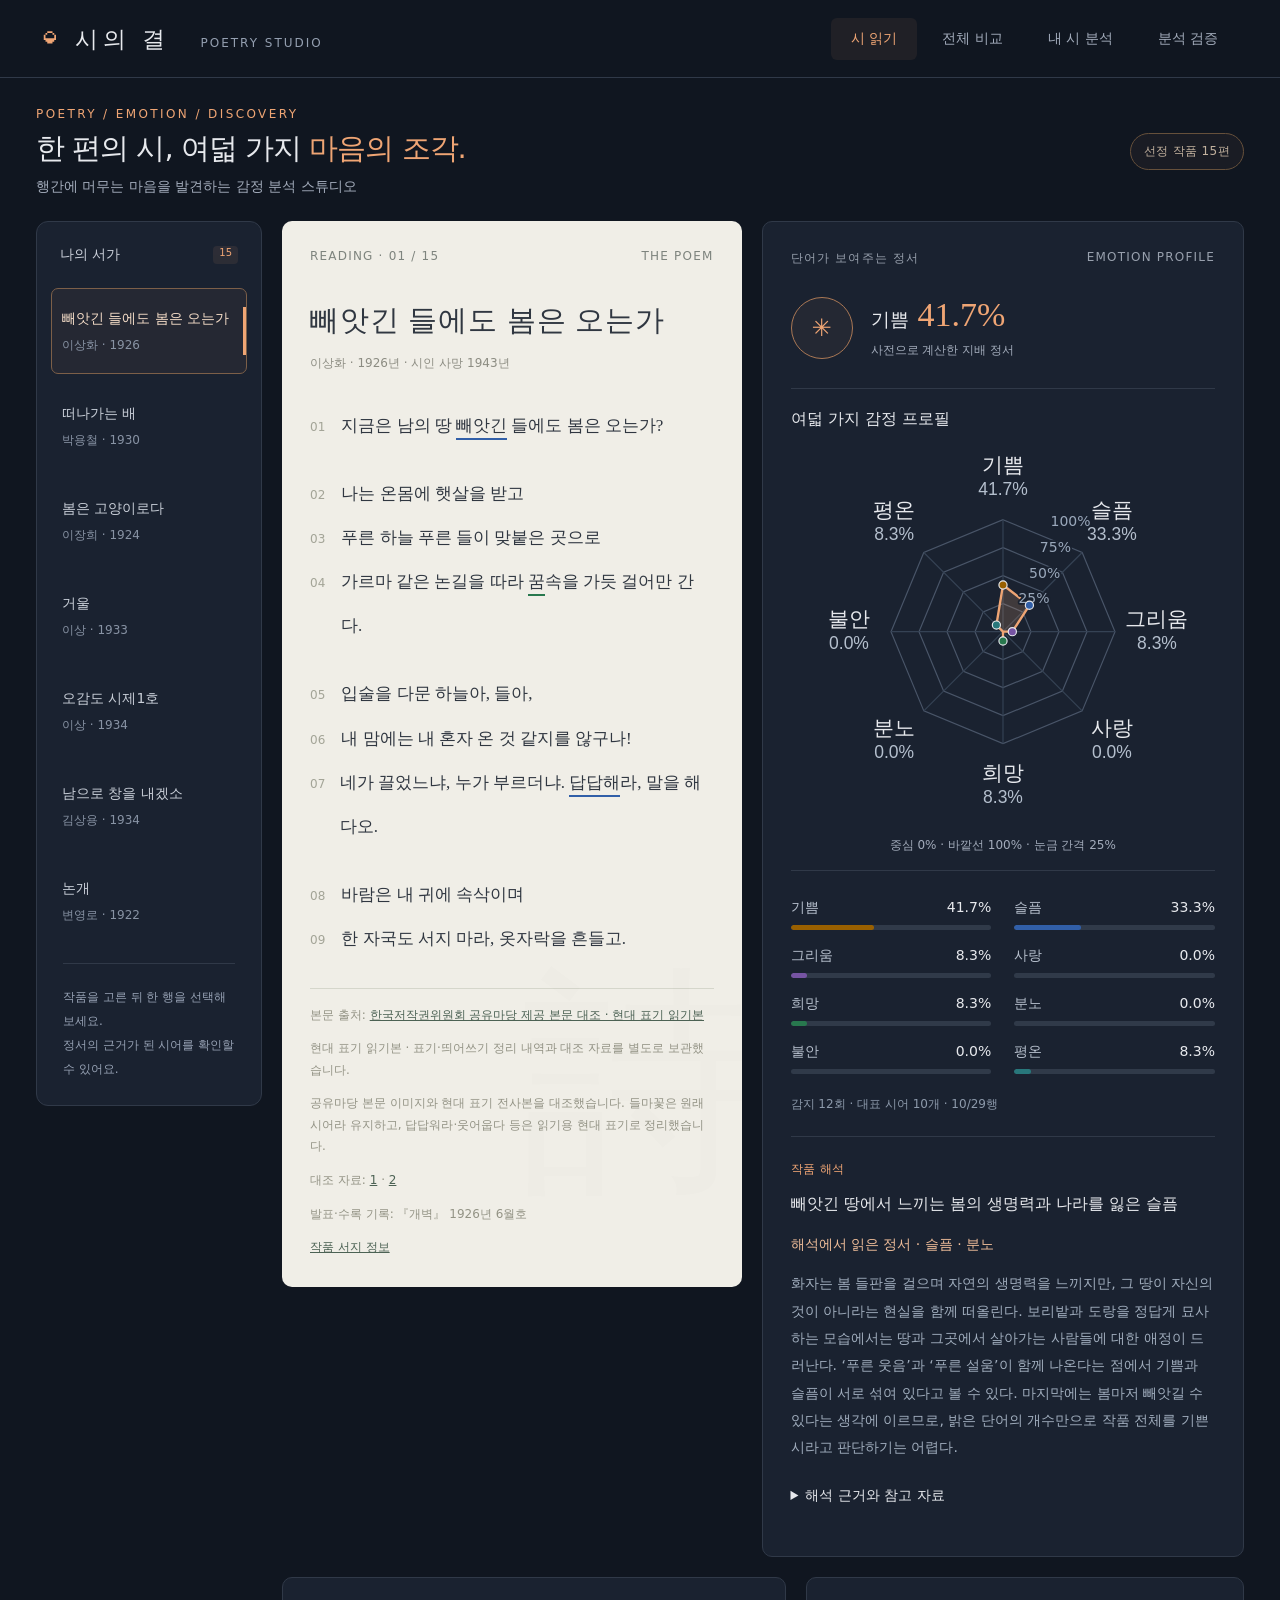
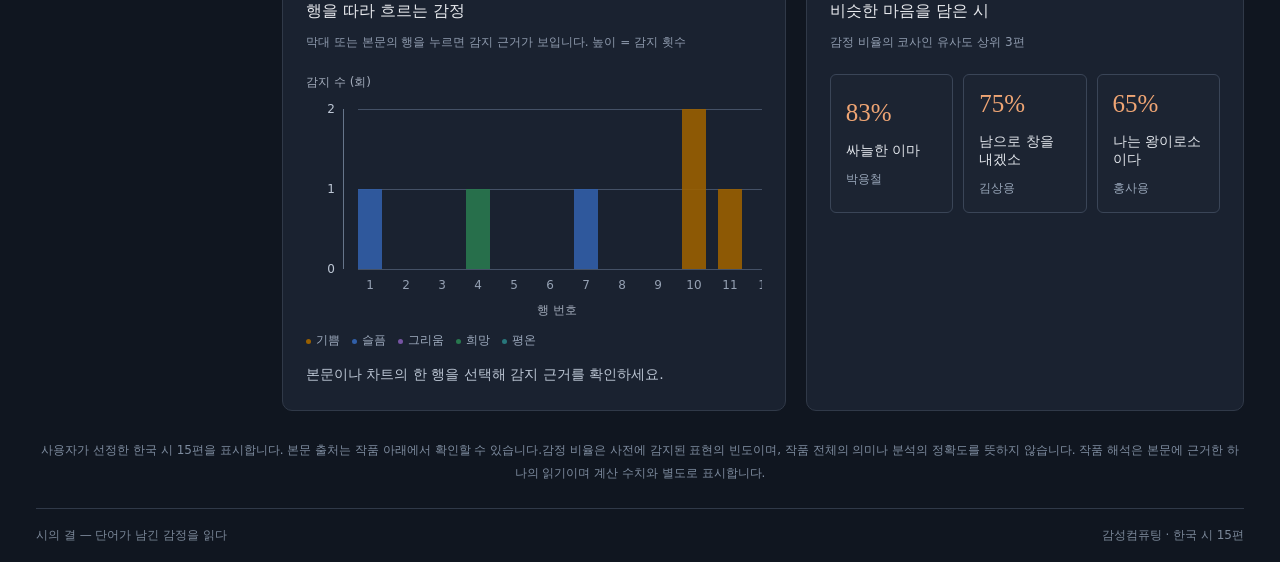
==== index.html @ c92320b2 "Add Korean poetry emotion analysis app and assignment documentation" ====
<!doctype html>
<html lang="ko">
<head><meta charset="utf-8"><meta name="viewport" content="width=device-width,initial-scale=1"><meta name="theme-color" content="#101620"><title>시의 결 · 한국 시 15편</title><link rel="stylesheet" href="preview/style.css"></head>
<body>
<header><div class="brand">시의 결 <small>POETRY STUDIO</small></div><nav aria-label="화면 선택"><button class="active" data-page="read">시 읽기</button><button data-page="compare">전체 비교</button><button data-page="write">내 시 분석</button><button data-page="validation">분석 검증</button></nav></header>
<main>
<div class="intro"><div><p class="eyebrow">POETRY / EMOTION / DISCOVERY</p><h1>한 편의 시,<br> 여덟 가지 <em>마음의 조각.</em></h1><p>행간에 머무는 마음을 발견하는 감정 분석 스튜디오</p></div><span class="preview">선정 작품 15편</span></div>
<section id="read">
  <aside class="sidebar"><div class="sidebar-heading">나의 서가 <span id="library-count"></span></div><div class="shelf" id="shelf" aria-label="선정 시 15편"></div><div class="sidebar-note">작품을 고른 뒤 한 행을 선택해 보세요.<br>정서의 근거가 된 시어를 확인할 수 있어요.</div></aside>
  <div class="reading">
    <article class="poem"><div class="section-head"><span>READING · <span id="page-number"></span></span><span>THE POEM</span></div><h2 id="title"></h2><div class="byline" id="byline"></div><div class="poem-lines" id="lines" tabindex="0" role="region" aria-label="시 본문 전체"></div><div class="source" id="source"></div></article>
    <section class="analysis"><div class="section-head"><span>단어가 보여주는 정서</span><span>EMOTION PROFILE</span></div><div class="dominant"><div class="circle" aria-hidden="true">✳</div><div><h3 id="dominant"></h3><p>사전으로 계산한 지배 정서</p></div></div><figure class="radar-figure"><figcaption>여덟 가지 감정 프로필</figcaption><div id="radar"></div><p class="caption radar-caption">중심 0% · 바깥선 100% · 눈금 간격 25%</p></figure><div class="bars" id="bars"></div><p class="stats" id="stats"></p><div class="interpretation"><span class="tiny">작품 해석</span><p class="theme" id="theme"></p><p class="reading-emotions" id="interpretation-emotions"></p><p class="interp" id="interp"></p><details class="interpretation-notes"><summary>해석 근거와 참고 자료</summary><div id="interpretation-evidence"></div></details></div></section>
  </div>
  <div class="lower"><section class="panel"><h3>행을 따라 흐르는 감정</h3><p class="caption">막대 또는 본문의 행을 누르면 감지 근거가 보입니다. 높이 = 감지 횟수</p><div class="flow" id="flow" aria-label="행별 감정 감지 수"></div><div class="legend" id="legend"></div><div class="evidence" id="evidence" aria-live="polite"></div></section><section class="panel"><h3>비슷한 마음을 담은 시</h3><p class="caption">감정 비율의 코사인 유사도 상위 3편</p><div class="recommendations" id="recs"></div></section></div>
</section>
<section id="compare" class="hidden"><div class="panel"><h3>열다섯 편의 마음을 한눈에</h3><p class="caption">작품별 감정 비율. 제목을 누르면 해당 작품으로 이동합니다.</p><div class="scroll"><table class="heatmap" id="heatmap" aria-label="15편 감정 비율 비교"></table></div></div></section>
<section id="write" class="hidden"><div class="input-layout"><section class="panel"><h3>당신의 문장에는 어떤 마음이 있나요?</h3><p class="caption">입력은 브라우저에서 처리하며 서버로 전송하지 않습니다.</p><label for="own" class="tiny">분석할 시 본문</label><textarea id="own" placeholder="분석할 시 본문을 붙여넣으세요."></textarea><button class="primary" id="analyze">내 문장 분석하기</button></section><section class="panel"><h3>문장에서 발견한 감정</h3><p class="caption">감정 시어의 빈도 비율이며 분석 정확도가 아닙니다.</p><div id="own-result" class="notice" aria-live="polite">시 본문을 입력하면 감정 비율과 행별 근거를 보여드립니다.</div></section></div></section>
<section id="validation" class="hidden"><div class="panel validation-intro"><p class="eyebrow">READING &amp; VALIDATION</p><h2>계산과 해석 사이</h2><p>단어가 보여 주는 감정과 시 전체에서 읽히는 마음을 세 작품으로 비교했습니다. 제안한 개선과 실제 적용한 수정을 구분해 기록했습니다.</p></div><div id="validation-cases" class="validation-cases"></div></section>
<p class="footnote">사용자가 선정한 한국 시 15편을 표시합니다. 본문 출처는 작품 아래에서 확인할 수 있습니다.<br>감정 비율은 사전에 감지된 표현의 빈도이며, 작품 전체의 의미나 분석의 정확도를 뜻하지 않습니다. 작품 해석은 본문에 근거한 하나의 읽기이며 계산 수치와 별도로 표시합니다.</p>
</main><footer><span>시의 결 — 단어가 남긴 감정을 읽다</span><span>감성컴퓨팅 · 한국 시 15편</span></footer>
<script src="preview/poems.js"></script><script src="preview/lexicon.js"></script><script src="preview/analyzer.js"></script><script src="preview/charts.js"></script><script src="preview/validation.js"></script><script src="preview/app.js"></script>
</body></html>
---- preview/style.css ----
:root{--bg:#101620;--panel:#1a2230;--line:#303948;--text:#e7e9ed;--muted:#a3acbb;--accent:#efa574}*{box-sizing:border-box}body{margin:0;background:var(--bg);color:var(--text);font-family:'Malgun Gothic',system-ui,sans-serif;font-size:13px}button,input,textarea{font:inherit}button{cursor:pointer}button:focus-visible,textarea:focus-visible,.verse:focus-visible,.column:focus-visible{outline:2px solid var(--accent);outline-offset:4px}header{height:78px;border-bottom:1px solid var(--line);padding:0 42px;display:flex;align-items:center;justify-content:space-between}.brand{font:23px Batang,serif;letter-spacing:5px}.brand:before{content:'◒';color:var(--accent);margin-right:14px;font:28px Georgia}.brand small{font:9px system-ui;letter-spacing:2px;color:#949fb0;margin-left:20px}nav{display:flex;gap:5px}nav button{background:none;border:0;color:var(--muted);padding:12px 20px;border-radius:6px;font-size:12px}nav button.active{color:var(--accent);background:#efa57412}main{max-width:1510px;margin:auto;padding:29px 36px 24px}.intro{display:flex;justify-content:space-between;align-items:center;margin:0 0 25px}.eyebrow{margin:0 0 8px;color:var(--accent);font-size:9px;letter-spacing:2.4px}.intro h1{font-size:26px;letter-spacing:-1px;font-weight:500;margin:0}.intro h1 br{display:none}.intro h1 em{font-style:normal;color:var(--accent)}.intro p:not(.eyebrow){color:var(--muted);font-size:11px;margin:9px 0 0}.preview{font-size:10px;letter-spacing:.4px;color:#c2b19e;background:#efa5740b;border:1px solid #66503b;border-radius:30px;padding:9px 13px}.preview:before{content:'●';font-size:7px;color:var(--accent);margin-right:7px}#read{display:grid;grid-template-columns:226px minmax(0,1fr);gap:20px}.sidebar{grid-row:span 2;background:var(--panel);border:1px solid var(--line);border-radius:12px;padding:24px 16px;display:flex;flex-direction:column;overflow:hidden}.sidebar-heading{font-size:11px;display:flex;justify-content:space-between;margin:0 9px 24px;color:#cbd0da}.sidebar-heading span{color:var(--accent);background:#efa57416;padding:1px 6px;border-radius:4px;font-size:10px}.shelf{display:flex;flex-direction:column;gap:9px}.book{background:none;border:1px solid transparent;border-radius:7px;color:#c9cfd8;text-align:left;padding:19px 14px;position:relative}.book:hover{background:#ffffff06}.book.active{border-color:#7c5f48;background:#efa5740c;color:#f5ddc8}.number{font:12px Georgia;color:#8d98a9;margin-right:12px}.book.active .number{color:var(--accent)}.book strong{font-weight:400;font-size:13px}.book small{font-size:9px;color:#8893a4;display:block;margin:9px 0 0 28px}.book.active:after{content:'↗';position:absolute;top:19px;right:12px;color:var(--accent)}.sidebar-note{margin:25px 12px 0;color:#96a1b3;font-size:10px;line-height:1.9;border-top:1px solid var(--line);padding-top:21px}.orb{margin:45px auto 5px;width:145px;height:145px;border-radius:50%;background:repeating-radial-gradient(ellipse at 35% 35%,transparent 0 5px,#d693653d 6px 7px,transparent 8px 12px);transform:rotate(-25deg);box-shadow:inset -25px -10px 30px #101620aa}.orb-label{color:#9d8979;text-align:center;font:9px Georgia;letter-spacing:2px;margin-top:13px}.reading{display:grid;grid-template-columns:1fr 1.05fr;gap:20px;min-width:0}.poem{background:#f0eee7;color:#303741;border-radius:10px;padding:27px 31px;position:relative;overflow:hidden;min-width:0}.poem:after{content:'詩';position:absolute;font:240px Batang,serif;right:-20px;bottom:40px;color:#30374103;pointer-events:none}.section-head{font-size:8px;letter-spacing:1.2px;color:#98a0ad;display:flex;justify-content:space-between;gap:8px}.poem .section-head{color:#7e847e}.poem h2{font:29px Batang,serif;letter-spacing:1px;margin:36px 0 12px}.byline{font-size:9px;color:#8c8c82}.poem-lines{font:15px/2.65 Batang,serif;margin-top:32px;min-height:275px;position:relative;z-index:1}.verse{display:flex;align-items:baseline;gap:16px;cursor:pointer;padding:0 5px;margin:0 -5px;border-radius:3px}.verse:hover,.verse.selected{background:#dddcd2}.verse .no{font:9px system-ui;color:#a3a497;min-width:13px}mark{background:none;color:inherit;border-bottom:2px solid var(--accent);padding-bottom:3px}.source{font-size:9px;color:#939385;border-top:1px solid #d5d6cb;padding-top:16px;line-height:1.8;margin-top:13px}.analysis{background:var(--panel);border:1px solid var(--line);border-radius:10px;padding:27px 28px;min-width:0}.dominant{display:flex;align-items:center;gap:18px;margin:29px 0}.circle{border:1px solid #aa7855;background:#efa5740b;color:var(--accent);height:62px;width:62px;border-radius:50%;display:grid;place-items:center;font-size:24px;flex-shrink:0}.dominant h3{font-size:19px;font-weight:400;margin:0}.dominant h3 span{font:34px Georgia;color:var(--accent);margin-left:9px}.dominant p{font-size:9px;color:var(--muted);margin:8px 0 0}.bars{display:grid;grid-template-columns:1fr 1fr;gap:17px 23px}.bar-label{font-size:10px;display:flex;justify-content:space-between;color:#b6bfcc;margin-bottom:8px}.bar-label span:last-child{font-variant-numeric:tabular-nums;color:#e7e9ed}.track{height:5px;background:#303a49;border-radius:10px;overflow:hidden}.fill{height:100%;border-radius:10px;transition:width .35s}.stats{font-size:9px;color:#8d9aab;line-height:1.8;margin:20px 0}.interpretation{border-top:1px solid var(--line);padding-top:21px}.tiny{font-size:9px;color:var(--accent);letter-spacing:.5px}.theme{font-size:14px;font-weight:500;line-height:1.8;margin:12px 0 8px}.interp{font-size:11px;line-height:1.95;color:#a0adbd;margin:0}.lower{grid-column:2;display:grid;grid-template-columns:1.15fr 1fr;gap:20px;min-width:0}.panel{border:1px solid var(--line);background:var(--panel);border-radius:10px;padding:23px;min-width:0}.panel h3{font-size:14px;font-weight:500;margin:0 0 10px}.caption{font-size:9px;color:#8f9bae;line-height:1.8;margin:0 0 20px}.flow{display:flex;height:90px;align-items:end;gap:14px;padding:0 7px 18px;border-bottom:1px solid var(--line)}.column{flex:1;height:100%;display:flex;flex-direction:column;justify-content:end;position:relative;cursor:pointer}.column i{display:block;min-height:0;opacity:.9}.column span{position:absolute;bottom:-16px;left:0;right:0;text-align:center;color:#95a1b3;font-size:8px}.legend{display:flex;gap:12px;flex-wrap:wrap;color:#9daabd;font-size:8px;margin-top:13px}.legend b{display:inline-block;width:5px;height:5px;border-radius:50%;margin-right:5px}.evidence{font-size:9px;color:#bbc5d3;line-height:1.8;margin-top:13px}.recommendations{display:flex;gap:10px}.rec{flex:1;text-align:left;padding:13px;border:1px solid #3a4557;border-radius:6px;background:#ffffff02;color:#dfe3e9;transition:background .2s}.rec:hover{background:#ffffff08}.score{font:25px Georgia;color:var(--accent)}.rec strong{display:block;font-size:11px;font-weight:400;margin:15px 0 8px}.rec small{font-size:8px;color:#99a7ba}.footnote{color:#7e8c9f;font-size:9px;line-height:1.9;text-align:center;margin:28px 0 0}.footnote br{display:none}footer{margin:0 36px;border-top:1px solid var(--line);display:flex;justify-content:space-between;padding:18px 0;color:#7b8899;font-size:9px}.hidden{display:none!important}.input-layout{display:grid;grid-template-columns:1fr 1fr;gap:20px}textarea{display:block;width:100%;height:240px;padding:17px;background:#111a27;border:1px solid #344052;border-radius:5px;color:#e6eaf0;font:13px/2 'Malgun Gothic',sans-serif;resize:vertical;margin-top:12px}.primary{padding:12px 20px;border:0;border-radius:5px;background:var(--accent);color:#29201a;font-size:11px;margin-top:15px}.notice{padding:20px;border:1px solid #374455;background:#111a27;border-radius:6px;line-height:1.9;font-size:12px;color:#afbdd0}.scroll{overflow:auto}.heatmap{width:100%;border-spacing:5px;font-size:11px}.heatmap th,.heatmap td{padding:19px 9px;border-radius:4px;text-align:center}.heatmap th{font-weight:400;color:#acb7c7}.heatmap td{color:#f1f1ed}.heatmap td:first-child{white-space:nowrap;text-align:left}
@media(min-width:1550px){main{padding-top:35px}.poem-lines{font-size:17px}.poem,.analysis{padding:33px 36px}}@media(max-width:1100px){#read{grid-template-columns:180px minmax(0,1fr);gap:14px}.reading{gap:14px}.poem,.analysis{padding:22px}.poem-lines{font-size:13px}.sidebar{padding:22px 10px}.book{padding:17px 9px}.book strong{font-size:11px}.book.active:after{display:none}.lower{gap:14px}.recommendations{flex-direction:column}.rec strong{margin:7px 0}.rec{padding:10px}.score{font-size:18px}.orb{width:115px;height:115px}}@media(max-width:780px){header{padding:0 20px;height:72px}.brand small{display:none}nav button{padding:10px 9px;font-size:10px}main{padding:25px 16px}.intro{gap:12px;align-items:start}.intro h1{font-size:23px}.intro h1 br{display:block}.intro .eyebrow{font-size:8px}.intro p:not(.eyebrow){font-size:10px;line-height:1.8;max-width:220px}.preview{font-size:8px;white-space:nowrap;padding:7px 9px}.preview:before{display:none}#read{display:block}.sidebar{padding:17px 12px;margin-bottom:16px}.sidebar-heading{margin:0 5px 13px}.shelf{flex-direction:row;overflow:auto;gap:7px}.book{flex:0 0 185px;padding:13px}.book strong{font-size:12px}.book small{margin-left:25px}.sidebar-note,.orb,.orb-label{display:none}.reading,.lower,.input-layout{grid-template-columns:1fr}.poem{padding:26px 25px}.poem h2{margin-top:25px}.poem-lines{font-size:15px;min-height:0;margin-top:25px}.analysis{padding:25px}.lower{margin-top:16px;gap:16px}.recommendations{flex-direction:row}.rec{padding:15px}.score{font-size:24px}.rec strong{margin-top:12px}footer{margin:0 16px;font-size:8px;gap:15px}.heatmap{min-width:630px}.footnote br{display:block}}
/* Readability at both desktop and mobile widths. */
body{font-size:16px}.brand small,.section-head,.byline,.source,.eyebrow,.preview,.stats,.caption,.tiny,.footnote,footer,.sidebar-note,.orb-label,.book small,.rec small,.legend,.verse .no,.column span{font-size:12px}nav button,.sidebar-heading,.book strong,.bar-label,.interp,.evidence,.primary{font-size:14px}.intro p:not(.eyebrow){font-size:14px}.poem-lines{font-size:17px}.theme,.panel h3{font-size:16px}.book .number{display:none}.book small{margin-left:0}.book.active:after{content:'';top:18px;bottom:18px;right:0;width:3px;background:var(--accent)}.intro h1{font-size:29px}.intro .eyebrow{font-size:12px}.preview:before{display:none}.intro p:not(.eyebrow){max-width:none}.heatmap{font-size:14px}.rec strong{font-size:14px}.poem{padding:28px}.analysis{padding:28px}.poem-lines{min-height:300px}.rec{padding:15px}.intro{gap:18px}.source{margin-top:24px}.sidebar-note{line-height:2}.dominant p{font-size:12px}.sidebar{padding-left:14px;padding-right:14px}.book{padding-left:10px;padding-right:10px}.verse{line-height:2.6}.poem h2{line-height:1.5}.intro h1 br{display:none}
@media(max-width:1100px){#read{grid-template-columns:205px minmax(0,1fr)}.reading{grid-template-columns:1fr}.poem-lines{min-height:0}.analysis .bars{gap:20px 28px}.recommendations{flex-direction:row}.sidebar .orb{margin-top:60px}}
@media(max-width:780px){#read{display:block}.reading,.lower{grid-template-columns:1fr}.intro h1{font-size:25px}.intro h1 br{display:block}.intro p:not(.eyebrow){font-size:14px}.intro .eyebrow{font-size:12px}.preview{font-size:12px}.intro{flex-wrap:wrap}.book{flex-basis:220px}.book strong,nav button{font-size:14px}.poem-lines{font-size:16px}.rec strong{font-size:14px}.source{font-size:12px}.verse .no{font-size:12px}footer{font-size:12px;flex-wrap:wrap}.book.active:after{display:block}.orb-label{display:none}}
@media(max-width:780px){header{height:auto;min-height:84px;flex-wrap:wrap;gap:14px;padding:16px 20px}.brand{white-space:nowrap}nav{margin-left:auto;flex-wrap:wrap}}
.shelf{max-height:650px;overflow-y:auto;scrollbar-width:thin}.sidebar{align-self:start}.reading{align-items:start}.poem-lines{max-height:560px;overflow-y:auto;padding-right:8px;scrollbar-width:thin}.verse>span:last-child{min-width:0;white-space:pre-wrap;overflow-wrap:anywhere}.stanza-break{height:24px}.source a{color:#4c6254;text-decoration:underline;overflow-wrap:anywhere}.source p{line-height:1.8}.flow{overflow-x:auto;align-items:end}.column{min-width:18px}.poem-link{background:none;border:0;color:inherit;font:inherit;text-align:left}.input-lines{max-height:360px;overflow:auto}.recommendations{flex-wrap:wrap}.rec{min-width:115px}.source{font-size:12px}.source:empty{display:none}@media(max-width:780px){.shelf{max-height:none;overflow-x:auto;overflow-y:hidden}.poem-lines{max-height:470px}.rec{min-width:130px}.sidebar{max-height:none}}
.poem-section-heading{font:600 16px/2 'Malgun Gothic',sans-serif;margin:12px 0 8px 29px}.poem-postscript{font-size:14px;margin:24px 0 0 29px;color:#596057}
/* Keep the count axis visible while long poems scroll inside the plot. */
.flow{display:grid;grid-template-columns:38px minmax(0,1fr);gap:0 8px;height:auto;padding:0;overflow:visible;border:0;align-items:start}
.flow-axis-title{grid-column:1/-1;font-size:12px;color:var(--muted);margin-bottom:8px}
.flow-axis{position:relative;height:160px;margin-top:10px;border-right:1px solid #66758a}
.flow-tick{position:absolute;right:8px;transform:translateY(-50%);font-size:12px;font-variant-numeric:tabular-nums;color:#bdc7d5}
.flow-scroll{min-width:0;overflow-x:auto;padding:10px 6px 30px;scrollbar-width:thin}
.flow-plot{position:relative;display:flex;align-items:end;gap:12px;height:160px;width:max-content;min-width:100%}
.flow-gridline{position:absolute;left:0;right:0;border-top:1px solid #445166;pointer-events:none}
.flow-plot .column{flex:1 0 24px;min-width:24px;z-index:1}
.flow-plot .column i{flex-shrink:0}
.flow-plot .column span{bottom:-23px;font-size:12px}
.flow-x-title{grid-column:2;text-align:center;font-size:12px;color:var(--muted);margin:3px 0 0}
.radar-figure{margin:0 0 28px;padding:20px 0 14px;border-top:1px solid var(--line);border-bottom:1px solid var(--line)}.radar-figure figcaption{font-size:16px;color:var(--text);font-weight:500}.radar-chart{display:block;width:100%;max-width:420px;height:auto;margin:8px auto 0;overflow:visible}.radar-grid{fill:none;stroke:#495568;stroke-width:1}.radar-spoke{stroke:#354254;stroke-width:1}.radar-profile{fill:#efa5742e;stroke:var(--accent);stroke-width:2;stroke-linejoin:round}.radar-axis{fill:#e7e9ed;font:18px 'Malgun Gothic',sans-serif}.radar-value{fill:#b4bfcd;font-size:15px;font-variant-numeric:tabular-nums}.radar-tick{fill:#9aa8bb;font:12px system-ui,sans-serif;paint-order:stroke;stroke:var(--panel);stroke-width:3px;stroke-linejoin:round}.radar-point{stroke:#e7e9ed;stroke-width:1}.radar-caption{text-align:center;margin:0;font-size:12px;color:#a3acbb}.input-radar{margin-bottom:8px}#own-result>.radar-caption{margin-bottom:24px}@media(max-width:400px){.analysis{padding-left:18px;padding-right:18px}}
.reading-emotions{font-size:14px;color:#efbd99;line-height:1.7}.interpretation-notes,.validation-evidence{font-size:14px;line-height:1.9;margin:20px 0;color:#b9c4d2}.interpretation-notes summary,.validation-evidence summary{cursor:pointer;color:var(--text)}.interpretation-notes a,.validation-case>a{display:block;color:#efbd99;font-size:14px;line-height:1.8;margin-top:12px;overflow-wrap:anywhere}.validation-intro{margin-bottom:20px}.validation-intro h2{font-size:26px;margin:8px 0 16px}.validation-intro>p:last-child{line-height:1.9;max-width:760px;color:#b9c4d2}.validation-cases{display:grid;grid-template-columns:repeat(3,minmax(0,1fr));gap:20px}.validation-case>h3{font-size:21px;line-height:1.6}.validation-poem{font-size:14px;color:var(--accent);margin:0 0 12px}.validation-case>p{font-size:16px;line-height:1.9;color:#c4ceda}.validation-case>h4{font-size:16px;margin:24px 0 8px}.validation-summary{padding:12px 14px;border-left:2px solid var(--accent);background:#efa57408;margin:20px 0}.validation-summary p{font-size:14px;line-height:1.8;margin:4px 0}.validation-ratios{width:100%;border-collapse:collapse;font-size:14px;font-variant-numeric:tabular-nums}.validation-ratios th,.validation-ratios td{padding:9px 6px;border-bottom:1px solid #354152;text-align:right}.validation-ratios th:first-child{text-align:left}.validation-ratios th{font-weight:500;color:#c7d0dc}.validation-evidence blockquote{margin:18px 0 8px;padding-left:12px;border-left:2px solid #66758a;color:#e7e9ed;white-space:pre-wrap}.validation-evidence .caption{margin:5px 0;overflow-wrap:anywhere}.validation-case>.caption{font-size:12px}.validation-case .primary{margin-top:24px}@media(max-width:1100px){.validation-cases{grid-template-columns:1fr}.validation-case{max-width:900px;width:100%;margin:auto}}
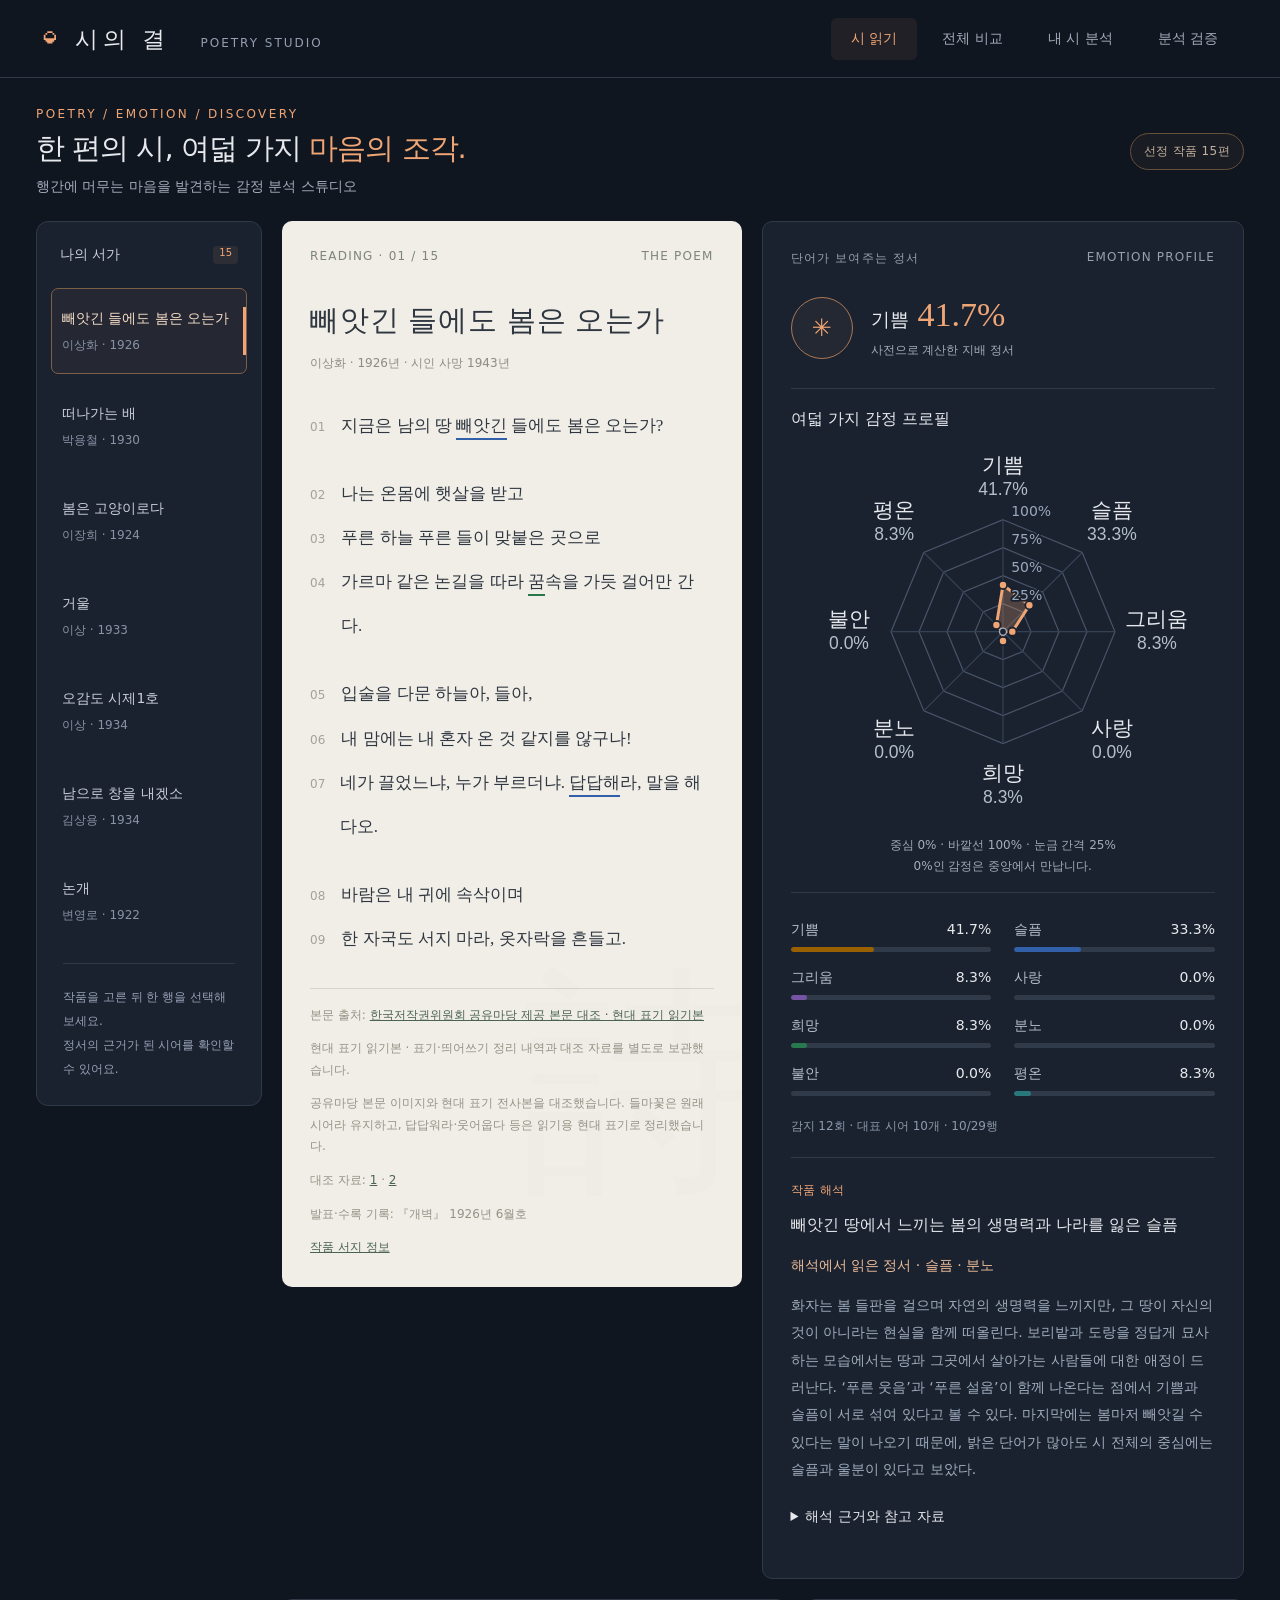
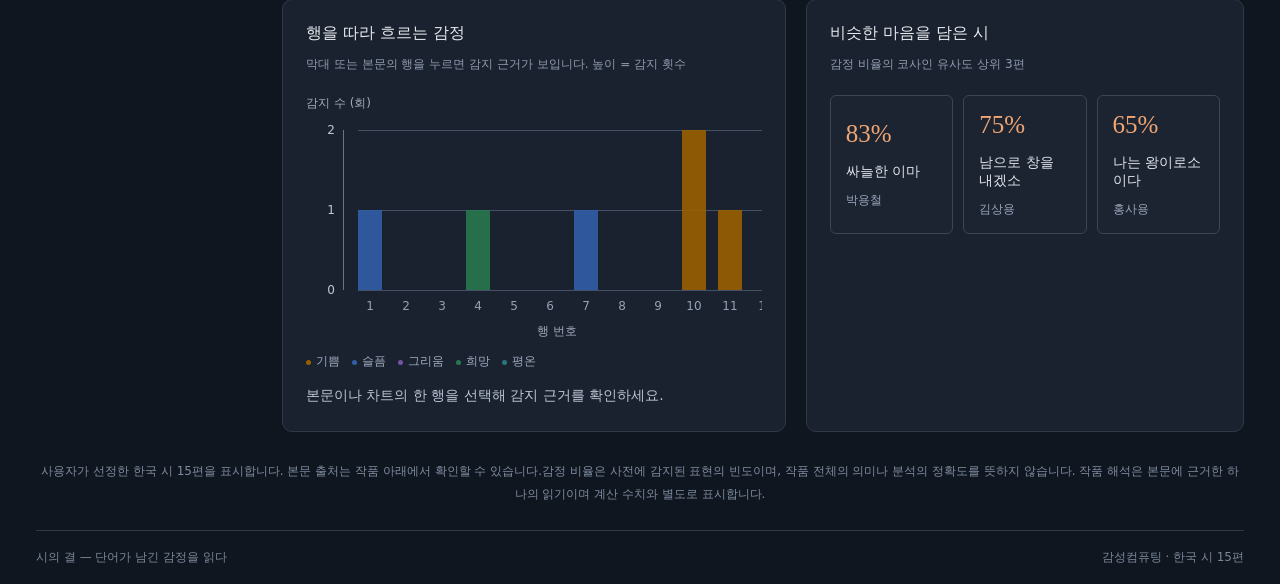
==== commit 19286979: "Clarify radar profile markers, zero origin and axis ticks" ====
--- a/index.html
+++ b/index.html
@@ -9,7 +9,7 @@
   <aside class="sidebar"><div class="sidebar-heading">나의 서가 <span id="library-count"></span></div><div class="shelf" id="shelf" aria-label="선정 시 15편"></div><div class="sidebar-note">작품을 고른 뒤 한 행을 선택해 보세요.<br>정서의 근거가 된 시어를 확인할 수 있어요.</div></aside>
   <div class="reading">
     <article class="poem"><div class="section-head"><span>READING · <span id="page-number"></span></span><span>THE POEM</span></div><h2 id="title"></h2><div class="byline" id="byline"></div><div class="poem-lines" id="lines" tabindex="0" role="region" aria-label="시 본문 전체"></div><div class="source" id="source"></div></article>
-    <section class="analysis"><div class="section-head"><span>단어가 보여주는 정서</span><span>EMOTION PROFILE</span></div><div class="dominant"><div class="circle" aria-hidden="true">✳</div><div><h3 id="dominant"></h3><p>사전으로 계산한 지배 정서</p></div></div><figure class="radar-figure"><figcaption>여덟 가지 감정 프로필</figcaption><div id="radar"></div><p class="caption radar-caption">중심 0% · 바깥선 100% · 눈금 간격 25%</p></figure><div class="bars" id="bars"></div><p class="stats" id="stats"></p><div class="interpretation"><span class="tiny">작품 해석</span><p class="theme" id="theme"></p><p class="reading-emotions" id="interpretation-emotions"></p><p class="interp" id="interp"></p><details class="interpretation-notes"><summary>해석 근거와 참고 자료</summary><div id="interpretation-evidence"></div></details></div></section>
+    <section class="analysis"><div class="section-head"><span>단어가 보여주는 정서</span><span>EMOTION PROFILE</span></div><div class="dominant"><div class="circle" aria-hidden="true">✳</div><div><h3 id="dominant"></h3><p>사전으로 계산한 지배 정서</p></div></div><figure class="radar-figure"><figcaption>여덟 가지 감정 프로필</figcaption><div id="radar"></div><p class="caption radar-caption">중심 0% · 바깥선 100% · 눈금 간격 25%<br>0%인 감정은 중앙에서 만납니다.</p></figure><div class="bars" id="bars"></div><p class="stats" id="stats"></p><div class="interpretation"><span class="tiny">작품 해석</span><p class="theme" id="theme"></p><p class="reading-emotions" id="interpretation-emotions"></p><p class="interp" id="interp"></p><details class="interpretation-notes"><summary>해석 근거와 참고 자료</summary><div id="interpretation-evidence"></div></details></div></section>
   </div>
   <div class="lower"><section class="panel"><h3>행을 따라 흐르는 감정</h3><p class="caption">막대 또는 본문의 행을 누르면 감지 근거가 보입니다. 높이 = 감지 횟수</p><div class="flow" id="flow" aria-label="행별 감정 감지 수"></div><div class="legend" id="legend"></div><div class="evidence" id="evidence" aria-live="polite"></div></section><section class="panel"><h3>비슷한 마음을 담은 시</h3><p class="caption">감정 비율의 코사인 유사도 상위 3편</p><div class="recommendations" id="recs"></div></section></div>
 </section>
@@ -18,5 +18,5 @@
 <section id="validation" class="hidden"><div class="panel validation-intro"><p class="eyebrow">READING &amp; VALIDATION</p><h2>계산과 해석 사이</h2><p>단어가 보여 주는 감정과 시 전체에서 읽히는 마음을 세 작품으로 비교했습니다. 제안한 개선과 실제 적용한 수정을 구분해 기록했습니다.</p></div><div id="validation-cases" class="validation-cases"></div></section>
 <p class="footnote">사용자가 선정한 한국 시 15편을 표시합니다. 본문 출처는 작품 아래에서 확인할 수 있습니다.<br>감정 비율은 사전에 감지된 표현의 빈도이며, 작품 전체의 의미나 분석의 정확도를 뜻하지 않습니다. 작품 해석은 본문에 근거한 하나의 읽기이며 계산 수치와 별도로 표시합니다.</p>
 </main><footer><span>시의 결 — 단어가 남긴 감정을 읽다</span><span>감성컴퓨팅 · 한국 시 15편</span></footer>
-<script src="preview/poems.js"></script><script src="preview/lexicon.js"></script><script src="preview/analyzer.js"></script><script src="preview/charts.js"></script><script src="preview/validation.js"></script><script src="preview/app.js"></script>
+<script src="preview/poems.js"></script><script src="preview/lexicon.js"></script><script src="preview/analyzer.js"></script><script src="preview/charts.js?v=20261124-2"></script><script src="preview/validation.js"></script><script src="preview/app.js"></script>
 </body></html>
--- a/preview/style.css
+++ b/preview/style.css
@@ -19,5 +19,5 @@
 .flow-plot .column i{flex-shrink:0}
 .flow-plot .column span{bottom:-23px;font-size:12px}
 .flow-x-title{grid-column:2;text-align:center;font-size:12px;color:var(--muted);margin:3px 0 0}
-.radar-figure{margin:0 0 28px;padding:20px 0 14px;border-top:1px solid var(--line);border-bottom:1px solid var(--line)}.radar-figure figcaption{font-size:16px;color:var(--text);font-weight:500}.radar-chart{display:block;width:100%;max-width:420px;height:auto;margin:8px auto 0;overflow:visible}.radar-grid{fill:none;stroke:#495568;stroke-width:1}.radar-spoke{stroke:#354254;stroke-width:1}.radar-profile{fill:#efa5742e;stroke:var(--accent);stroke-width:2;stroke-linejoin:round}.radar-axis{fill:#e7e9ed;font:18px 'Malgun Gothic',sans-serif}.radar-value{fill:#b4bfcd;font-size:15px;font-variant-numeric:tabular-nums}.radar-tick{fill:#9aa8bb;font:12px system-ui,sans-serif;paint-order:stroke;stroke:var(--panel);stroke-width:3px;stroke-linejoin:round}.radar-point{stroke:#e7e9ed;stroke-width:1}.radar-caption{text-align:center;margin:0;font-size:12px;color:#a3acbb}.input-radar{margin-bottom:8px}#own-result>.radar-caption{margin-bottom:24px}@media(max-width:400px){.analysis{padding-left:18px;padding-right:18px}}
+.radar-figure{margin:0 0 28px;padding:20px 0 14px;border-top:1px solid var(--line);border-bottom:1px solid var(--line)}.radar-figure figcaption{font-size:16px;color:var(--text);font-weight:500}.radar-chart{display:block;width:100%;max-width:420px;height:auto;margin:8px auto 0;overflow:visible}.radar-grid{fill:none;stroke:#495568;stroke-width:1}.radar-spoke{stroke:#354254;stroke-width:1}.radar-profile{fill:#efa57440;stroke:var(--accent);stroke-width:2.5;stroke-linejoin:round}.radar-axis{fill:#e7e9ed;font:18px 'Malgun Gothic',sans-serif}.radar-value{fill:#b4bfcd;font-size:15px;font-variant-numeric:tabular-nums}.radar-tick{fill:#9aa8bb;font:12px system-ui,sans-serif;paint-order:stroke;stroke:var(--panel);stroke-width:3px;stroke-linejoin:round}.radar-point{fill:var(--accent);stroke:var(--panel);stroke-width:1.5}.radar-origin{fill:var(--panel);stroke:#a3acbb;stroke-width:1.2}.radar-caption{text-align:center;margin:0;font-size:12px;color:#a3acbb}.input-radar{margin-bottom:8px}#own-result>.radar-caption{margin-bottom:24px}@media(max-width:400px){.analysis{padding-left:18px;padding-right:18px}}
 .reading-emotions{font-size:14px;color:#efbd99;line-height:1.7}.interpretation-notes,.validation-evidence{font-size:14px;line-height:1.9;margin:20px 0;color:#b9c4d2}.interpretation-notes summary,.validation-evidence summary{cursor:pointer;color:var(--text)}.interpretation-notes a,.validation-case>a{display:block;color:#efbd99;font-size:14px;line-height:1.8;margin-top:12px;overflow-wrap:anywhere}.validation-intro{margin-bottom:20px}.validation-intro h2{font-size:26px;margin:8px 0 16px}.validation-intro>p:last-child{line-height:1.9;max-width:760px;color:#b9c4d2}.validation-cases{display:grid;grid-template-columns:repeat(3,minmax(0,1fr));gap:20px}.validation-case>h3{font-size:21px;line-height:1.6}.validation-poem{font-size:14px;color:var(--accent);margin:0 0 12px}.validation-case>p{font-size:16px;line-height:1.9;color:#c4ceda}.validation-case>h4{font-size:16px;margin:24px 0 8px}.validation-summary{padding:12px 14px;border-left:2px solid var(--accent);background:#efa57408;margin:20px 0}.validation-summary p{font-size:14px;line-height:1.8;margin:4px 0}.validation-ratios{width:100%;border-collapse:collapse;font-size:14px;font-variant-numeric:tabular-nums}.validation-ratios th,.validation-ratios td{padding:9px 6px;border-bottom:1px solid #354152;text-align:right}.validation-ratios th:first-child{text-align:left}.validation-ratios th{font-weight:500;color:#c7d0dc}.validation-evidence blockquote{margin:18px 0 8px;padding-left:12px;border-left:2px solid #66758a;color:#e7e9ed;white-space:pre-wrap}.validation-evidence .caption{margin:5px 0;overflow-wrap:anywhere}.validation-case>.caption{font-size:12px}.validation-case .primary{margin-top:24px}@media(max-width:1100px){.validation-cases{grid-template-columns:1fr}.validation-case{max-width:900px;width:100%;margin:auto}}
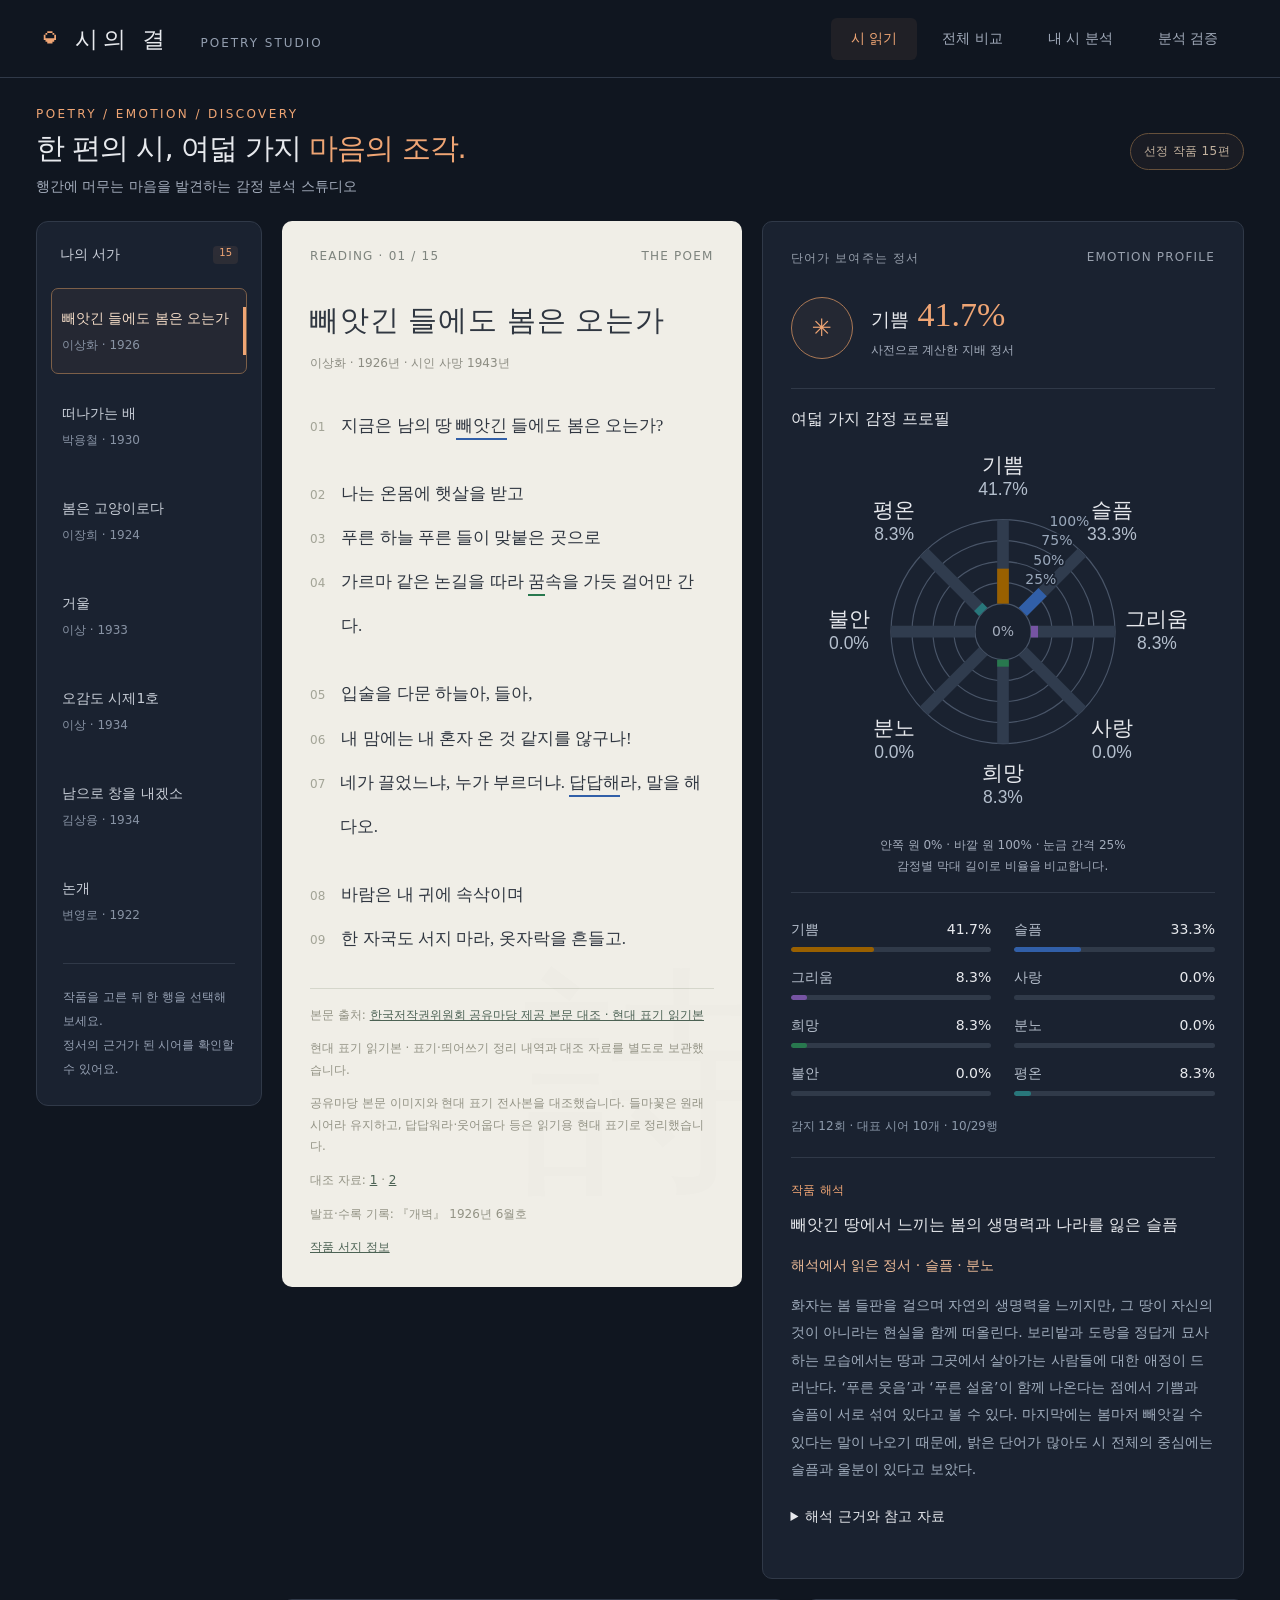
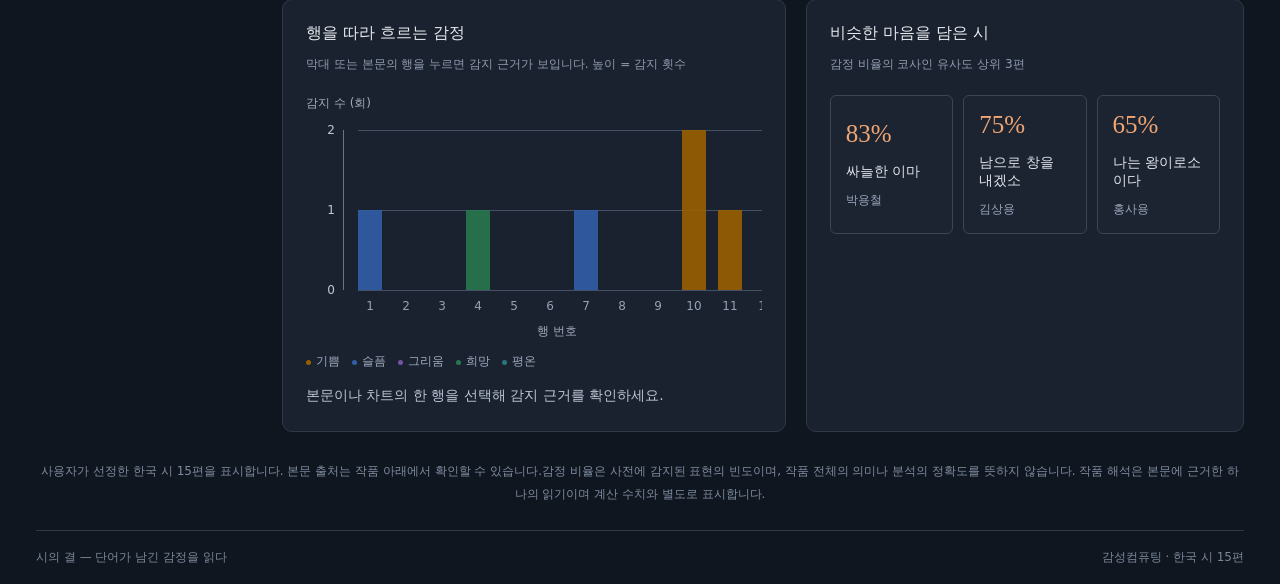
==== commit 5250eb39: "Replace connected radar shape with independent radial emotion bars" ====
--- a/index.html
+++ b/index.html
@@ -9,7 +9,7 @@
   <aside class="sidebar"><div class="sidebar-heading">나의 서가 <span id="library-count"></span></div><div class="shelf" id="shelf" aria-label="선정 시 15편"></div><div class="sidebar-note">작품을 고른 뒤 한 행을 선택해 보세요.<br>정서의 근거가 된 시어를 확인할 수 있어요.</div></aside>
   <div class="reading">
     <article class="poem"><div class="section-head"><span>READING · <span id="page-number"></span></span><span>THE POEM</span></div><h2 id="title"></h2><div class="byline" id="byline"></div><div class="poem-lines" id="lines" tabindex="0" role="region" aria-label="시 본문 전체"></div><div class="source" id="source"></div></article>
-    <section class="analysis"><div class="section-head"><span>단어가 보여주는 정서</span><span>EMOTION PROFILE</span></div><div class="dominant"><div class="circle" aria-hidden="true">✳</div><div><h3 id="dominant"></h3><p>사전으로 계산한 지배 정서</p></div></div><figure class="radar-figure"><figcaption>여덟 가지 감정 프로필</figcaption><div id="radar"></div><p class="caption radar-caption">중심 0% · 바깥선 100% · 눈금 간격 25%<br>0%인 감정은 중앙에서 만납니다.</p></figure><div class="bars" id="bars"></div><p class="stats" id="stats"></p><div class="interpretation"><span class="tiny">작품 해석</span><p class="theme" id="theme"></p><p class="reading-emotions" id="interpretation-emotions"></p><p class="interp" id="interp"></p><details class="interpretation-notes"><summary>해석 근거와 참고 자료</summary><div id="interpretation-evidence"></div></details></div></section>
+    <section class="analysis"><div class="section-head"><span>단어가 보여주는 정서</span><span>EMOTION PROFILE</span></div><div class="dominant"><div class="circle" aria-hidden="true">✳</div><div><h3 id="dominant"></h3><p>사전으로 계산한 지배 정서</p></div></div><figure class="radar-figure"><figcaption>여덟 가지 감정 프로필</figcaption><div id="radar"></div><p class="caption radar-caption">안쪽 원 0% · 바깥 원 100% · 눈금 간격 25%<br>감정별 막대 길이로 비율을 비교합니다.</p></figure><div class="bars" id="bars"></div><p class="stats" id="stats"></p><div class="interpretation"><span class="tiny">작품 해석</span><p class="theme" id="theme"></p><p class="reading-emotions" id="interpretation-emotions"></p><p class="interp" id="interp"></p><details class="interpretation-notes"><summary>해석 근거와 참고 자료</summary><div id="interpretation-evidence"></div></details></div></section>
   </div>
   <div class="lower"><section class="panel"><h3>행을 따라 흐르는 감정</h3><p class="caption">막대 또는 본문의 행을 누르면 감지 근거가 보입니다. 높이 = 감지 횟수</p><div class="flow" id="flow" aria-label="행별 감정 감지 수"></div><div class="legend" id="legend"></div><div class="evidence" id="evidence" aria-live="polite"></div></section><section class="panel"><h3>비슷한 마음을 담은 시</h3><p class="caption">감정 비율의 코사인 유사도 상위 3편</p><div class="recommendations" id="recs"></div></section></div>
 </section>
@@ -18,5 +18,5 @@
 <section id="validation" class="hidden"><div class="panel validation-intro"><p class="eyebrow">READING &amp; VALIDATION</p><h2>계산과 해석 사이</h2><p>단어가 보여 주는 감정과 시 전체에서 읽히는 마음을 세 작품으로 비교했습니다. 제안한 개선과 실제 적용한 수정을 구분해 기록했습니다.</p></div><div id="validation-cases" class="validation-cases"></div></section>
 <p class="footnote">사용자가 선정한 한국 시 15편을 표시합니다. 본문 출처는 작품 아래에서 확인할 수 있습니다.<br>감정 비율은 사전에 감지된 표현의 빈도이며, 작품 전체의 의미나 분석의 정확도를 뜻하지 않습니다. 작품 해석은 본문에 근거한 하나의 읽기이며 계산 수치와 별도로 표시합니다.</p>
 </main><footer><span>시의 결 — 단어가 남긴 감정을 읽다</span><span>감성컴퓨팅 · 한국 시 15편</span></footer>
-<script src="preview/poems.js"></script><script src="preview/lexicon.js"></script><script src="preview/analyzer.js"></script><script src="preview/charts.js?v=20261124-2"></script><script src="preview/validation.js"></script><script src="preview/app.js"></script>
+<script src="preview/poems.js"></script><script src="preview/lexicon.js"></script><script src="preview/analyzer.js"></script><script src="preview/charts.js?v=20261124-3"></script><script src="preview/validation.js"></script><script src="preview/app.js"></script>
 </body></html>
--- a/preview/style.css
+++ b/preview/style.css
@@ -21,3 +21,5 @@
 .flow-x-title{grid-column:2;text-align:center;font-size:12px;color:var(--muted);margin:3px 0 0}
 .radar-figure{margin:0 0 28px;padding:20px 0 14px;border-top:1px solid var(--line);border-bottom:1px solid var(--line)}.radar-figure figcaption{font-size:16px;color:var(--text);font-weight:500}.radar-chart{display:block;width:100%;max-width:420px;height:auto;margin:8px auto 0;overflow:visible}.radar-grid{fill:none;stroke:#495568;stroke-width:1}.radar-spoke{stroke:#354254;stroke-width:1}.radar-profile{fill:#efa57440;stroke:var(--accent);stroke-width:2.5;stroke-linejoin:round}.radar-axis{fill:#e7e9ed;font:18px 'Malgun Gothic',sans-serif}.radar-value{fill:#b4bfcd;font-size:15px;font-variant-numeric:tabular-nums}.radar-tick{fill:#9aa8bb;font:12px system-ui,sans-serif;paint-order:stroke;stroke:var(--panel);stroke-width:3px;stroke-linejoin:round}.radar-point{fill:var(--accent);stroke:var(--panel);stroke-width:1.5}.radar-origin{fill:var(--panel);stroke:#a3acbb;stroke-width:1.2}.radar-caption{text-align:center;margin:0;font-size:12px;color:#a3acbb}.input-radar{margin-bottom:8px}#own-result>.radar-caption{margin-bottom:24px}@media(max-width:400px){.analysis{padding-left:18px;padding-right:18px}}
 .reading-emotions{font-size:14px;color:#efbd99;line-height:1.7}.interpretation-notes,.validation-evidence{font-size:14px;line-height:1.9;margin:20px 0;color:#b9c4d2}.interpretation-notes summary,.validation-evidence summary{cursor:pointer;color:var(--text)}.interpretation-notes a,.validation-case>a{display:block;color:#efbd99;font-size:14px;line-height:1.8;margin-top:12px;overflow-wrap:anywhere}.validation-intro{margin-bottom:20px}.validation-intro h2{font-size:26px;margin:8px 0 16px}.validation-intro>p:last-child{line-height:1.9;max-width:760px;color:#b9c4d2}.validation-cases{display:grid;grid-template-columns:repeat(3,minmax(0,1fr));gap:20px}.validation-case>h3{font-size:21px;line-height:1.6}.validation-poem{font-size:14px;color:var(--accent);margin:0 0 12px}.validation-case>p{font-size:16px;line-height:1.9;color:#c4ceda}.validation-case>h4{font-size:16px;margin:24px 0 8px}.validation-summary{padding:12px 14px;border-left:2px solid var(--accent);background:#efa57408;margin:20px 0}.validation-summary p{font-size:14px;line-height:1.8;margin:4px 0}.validation-ratios{width:100%;border-collapse:collapse;font-size:14px;font-variant-numeric:tabular-nums}.validation-ratios th,.validation-ratios td{padding:9px 6px;border-bottom:1px solid #354152;text-align:right}.validation-ratios th:first-child{text-align:left}.validation-ratios th{font-weight:500;color:#c7d0dc}.validation-evidence blockquote{margin:18px 0 8px;padding-left:12px;border-left:2px solid #66758a;color:#e7e9ed;white-space:pre-wrap}.validation-evidence .caption{margin:5px 0;overflow-wrap:anywhere}.validation-case>.caption{font-size:12px}.validation-case .primary{margin-top:24px}@media(max-width:1100px){.validation-cases{grid-template-columns:1fr}.validation-case{max-width:900px;width:100%;margin:auto}}
+
+.radial-track{stroke:#303c4e;stroke-width:10;stroke-linecap:butt}.radial-bar{stroke-width:10;stroke-linecap:butt}.radial-zero{fill:#a3acbb;font:12px system-ui,sans-serif}
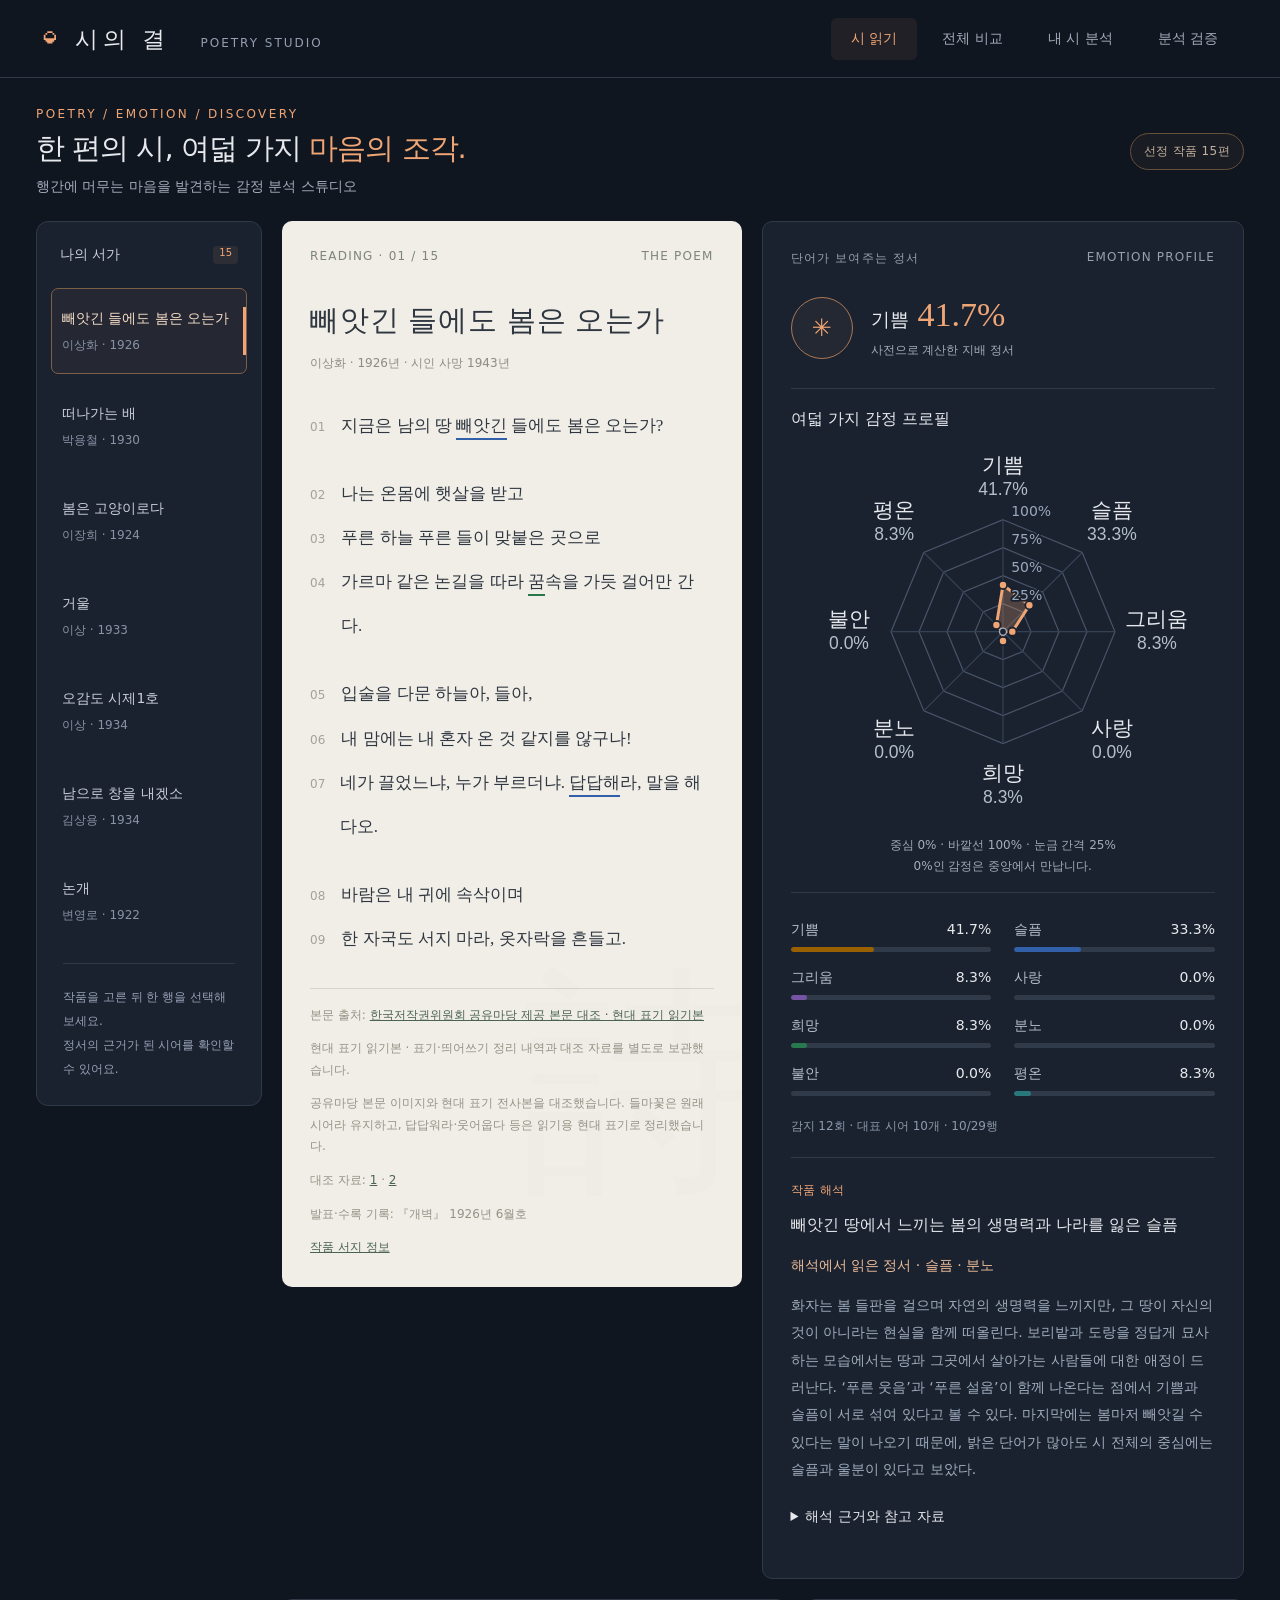
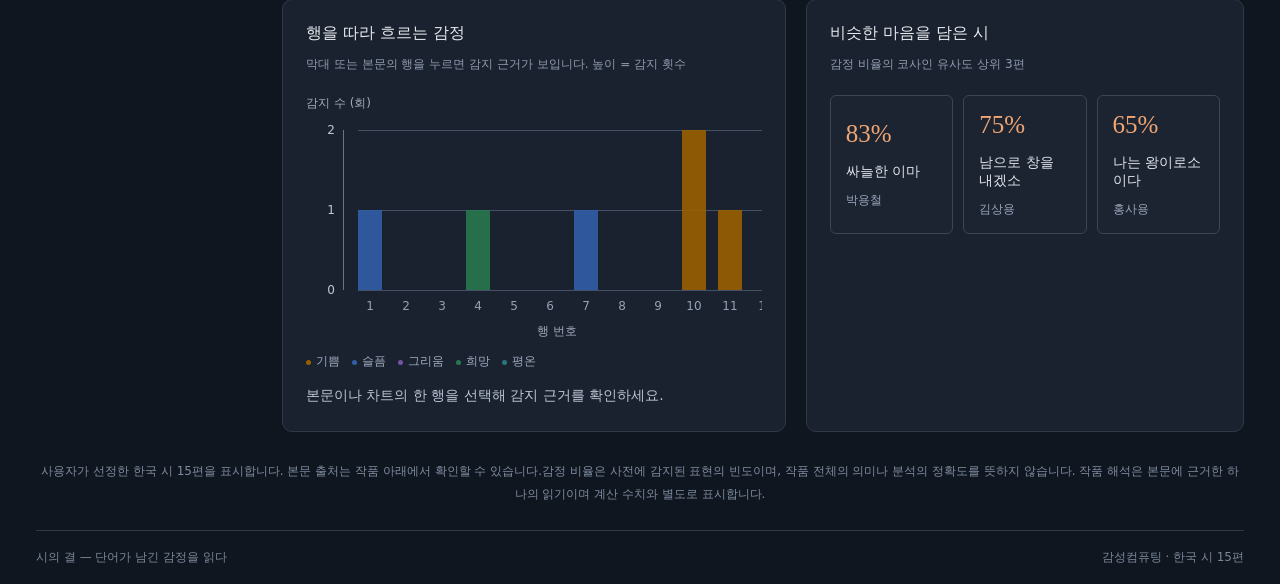
==== commit f5615a85: "Restore connected radar emotion profiles" ====
--- a/index.html
+++ b/index.html
@@ -9,7 +9,7 @@
   <aside class="sidebar"><div class="sidebar-heading">나의 서가 <span id="library-count"></span></div><div class="shelf" id="shelf" aria-label="선정 시 15편"></div><div class="sidebar-note">작품을 고른 뒤 한 행을 선택해 보세요.<br>정서의 근거가 된 시어를 확인할 수 있어요.</div></aside>
   <div class="reading">
     <article class="poem"><div class="section-head"><span>READING · <span id="page-number"></span></span><span>THE POEM</span></div><h2 id="title"></h2><div class="byline" id="byline"></div><div class="poem-lines" id="lines" tabindex="0" role="region" aria-label="시 본문 전체"></div><div class="source" id="source"></div></article>
-    <section class="analysis"><div class="section-head"><span>단어가 보여주는 정서</span><span>EMOTION PROFILE</span></div><div class="dominant"><div class="circle" aria-hidden="true">✳</div><div><h3 id="dominant"></h3><p>사전으로 계산한 지배 정서</p></div></div><figure class="radar-figure"><figcaption>여덟 가지 감정 프로필</figcaption><div id="radar"></div><p class="caption radar-caption">안쪽 원 0% · 바깥 원 100% · 눈금 간격 25%<br>감정별 막대 길이로 비율을 비교합니다.</p></figure><div class="bars" id="bars"></div><p class="stats" id="stats"></p><div class="interpretation"><span class="tiny">작품 해석</span><p class="theme" id="theme"></p><p class="reading-emotions" id="interpretation-emotions"></p><p class="interp" id="interp"></p><details class="interpretation-notes"><summary>해석 근거와 참고 자료</summary><div id="interpretation-evidence"></div></details></div></section>
+    <section class="analysis"><div class="section-head"><span>단어가 보여주는 정서</span><span>EMOTION PROFILE</span></div><div class="dominant"><div class="circle" aria-hidden="true">✳</div><div><h3 id="dominant"></h3><p>사전으로 계산한 지배 정서</p></div></div><figure class="radar-figure"><figcaption>여덟 가지 감정 프로필</figcaption><div id="radar"></div><p class="caption radar-caption">중심 0% · 바깥선 100% · 눈금 간격 25%<br>0%인 감정은 중앙에서 만납니다.</p></figure><div class="bars" id="bars"></div><p class="stats" id="stats"></p><div class="interpretation"><span class="tiny">작품 해석</span><p class="theme" id="theme"></p><p class="reading-emotions" id="interpretation-emotions"></p><p class="interp" id="interp"></p><details class="interpretation-notes"><summary>해석 근거와 참고 자료</summary><div id="interpretation-evidence"></div></details></div></section>
   </div>
   <div class="lower"><section class="panel"><h3>행을 따라 흐르는 감정</h3><p class="caption">막대 또는 본문의 행을 누르면 감지 근거가 보입니다. 높이 = 감지 횟수</p><div class="flow" id="flow" aria-label="행별 감정 감지 수"></div><div class="legend" id="legend"></div><div class="evidence" id="evidence" aria-live="polite"></div></section><section class="panel"><h3>비슷한 마음을 담은 시</h3><p class="caption">감정 비율의 코사인 유사도 상위 3편</p><div class="recommendations" id="recs"></div></section></div>
 </section>
@@ -18,5 +18,5 @@
 <section id="validation" class="hidden"><div class="panel validation-intro"><p class="eyebrow">READING &amp; VALIDATION</p><h2>계산과 해석 사이</h2><p>단어가 보여 주는 감정과 시 전체에서 읽히는 마음을 세 작품으로 비교했습니다. 제안한 개선과 실제 적용한 수정을 구분해 기록했습니다.</p></div><div id="validation-cases" class="validation-cases"></div></section>
 <p class="footnote">사용자가 선정한 한국 시 15편을 표시합니다. 본문 출처는 작품 아래에서 확인할 수 있습니다.<br>감정 비율은 사전에 감지된 표현의 빈도이며, 작품 전체의 의미나 분석의 정확도를 뜻하지 않습니다. 작품 해석은 본문에 근거한 하나의 읽기이며 계산 수치와 별도로 표시합니다.</p>
 </main><footer><span>시의 결 — 단어가 남긴 감정을 읽다</span><span>감성컴퓨팅 · 한국 시 15편</span></footer>
-<script src="preview/poems.js"></script><script src="preview/lexicon.js"></script><script src="preview/analyzer.js"></script><script src="preview/charts.js?v=20261124-3"></script><script src="preview/validation.js"></script><script src="preview/app.js"></script>
+<script src="preview/poems.js"></script><script src="preview/lexicon.js"></script><script src="preview/analyzer.js"></script><script src="preview/charts.js?v=20261124-4"></script><script src="preview/validation.js"></script><script src="preview/app.js"></script>
 </body></html>
--- a/preview/style.css
+++ b/preview/style.css
@@ -21,5 +21,3 @@
 .flow-x-title{grid-column:2;text-align:center;font-size:12px;color:var(--muted);margin:3px 0 0}
 .radar-figure{margin:0 0 28px;padding:20px 0 14px;border-top:1px solid var(--line);border-bottom:1px solid var(--line)}.radar-figure figcaption{font-size:16px;color:var(--text);font-weight:500}.radar-chart{display:block;width:100%;max-width:420px;height:auto;margin:8px auto 0;overflow:visible}.radar-grid{fill:none;stroke:#495568;stroke-width:1}.radar-spoke{stroke:#354254;stroke-width:1}.radar-profile{fill:#efa57440;stroke:var(--accent);stroke-width:2.5;stroke-linejoin:round}.radar-axis{fill:#e7e9ed;font:18px 'Malgun Gothic',sans-serif}.radar-value{fill:#b4bfcd;font-size:15px;font-variant-numeric:tabular-nums}.radar-tick{fill:#9aa8bb;font:12px system-ui,sans-serif;paint-order:stroke;stroke:var(--panel);stroke-width:3px;stroke-linejoin:round}.radar-point{fill:var(--accent);stroke:var(--panel);stroke-width:1.5}.radar-origin{fill:var(--panel);stroke:#a3acbb;stroke-width:1.2}.radar-caption{text-align:center;margin:0;font-size:12px;color:#a3acbb}.input-radar{margin-bottom:8px}#own-result>.radar-caption{margin-bottom:24px}@media(max-width:400px){.analysis{padding-left:18px;padding-right:18px}}
 .reading-emotions{font-size:14px;color:#efbd99;line-height:1.7}.interpretation-notes,.validation-evidence{font-size:14px;line-height:1.9;margin:20px 0;color:#b9c4d2}.interpretation-notes summary,.validation-evidence summary{cursor:pointer;color:var(--text)}.interpretation-notes a,.validation-case>a{display:block;color:#efbd99;font-size:14px;line-height:1.8;margin-top:12px;overflow-wrap:anywhere}.validation-intro{margin-bottom:20px}.validation-intro h2{font-size:26px;margin:8px 0 16px}.validation-intro>p:last-child{line-height:1.9;max-width:760px;color:#b9c4d2}.validation-cases{display:grid;grid-template-columns:repeat(3,minmax(0,1fr));gap:20px}.validation-case>h3{font-size:21px;line-height:1.6}.validation-poem{font-size:14px;color:var(--accent);margin:0 0 12px}.validation-case>p{font-size:16px;line-height:1.9;color:#c4ceda}.validation-case>h4{font-size:16px;margin:24px 0 8px}.validation-summary{padding:12px 14px;border-left:2px solid var(--accent);background:#efa57408;margin:20px 0}.validation-summary p{font-size:14px;line-height:1.8;margin:4px 0}.validation-ratios{width:100%;border-collapse:collapse;font-size:14px;font-variant-numeric:tabular-nums}.validation-ratios th,.validation-ratios td{padding:9px 6px;border-bottom:1px solid #354152;text-align:right}.validation-ratios th:first-child{text-align:left}.validation-ratios th{font-weight:500;color:#c7d0dc}.validation-evidence blockquote{margin:18px 0 8px;padding-left:12px;border-left:2px solid #66758a;color:#e7e9ed;white-space:pre-wrap}.validation-evidence .caption{margin:5px 0;overflow-wrap:anywhere}.validation-case>.caption{font-size:12px}.validation-case .primary{margin-top:24px}@media(max-width:1100px){.validation-cases{grid-template-columns:1fr}.validation-case{max-width:900px;width:100%;margin:auto}}
-
-.radial-track{stroke:#303c4e;stroke-width:10;stroke-linecap:butt}.radial-bar{stroke-width:10;stroke-linecap:butt}.radial-zero{fill:#a3acbb;font:12px system-ui,sans-serif}
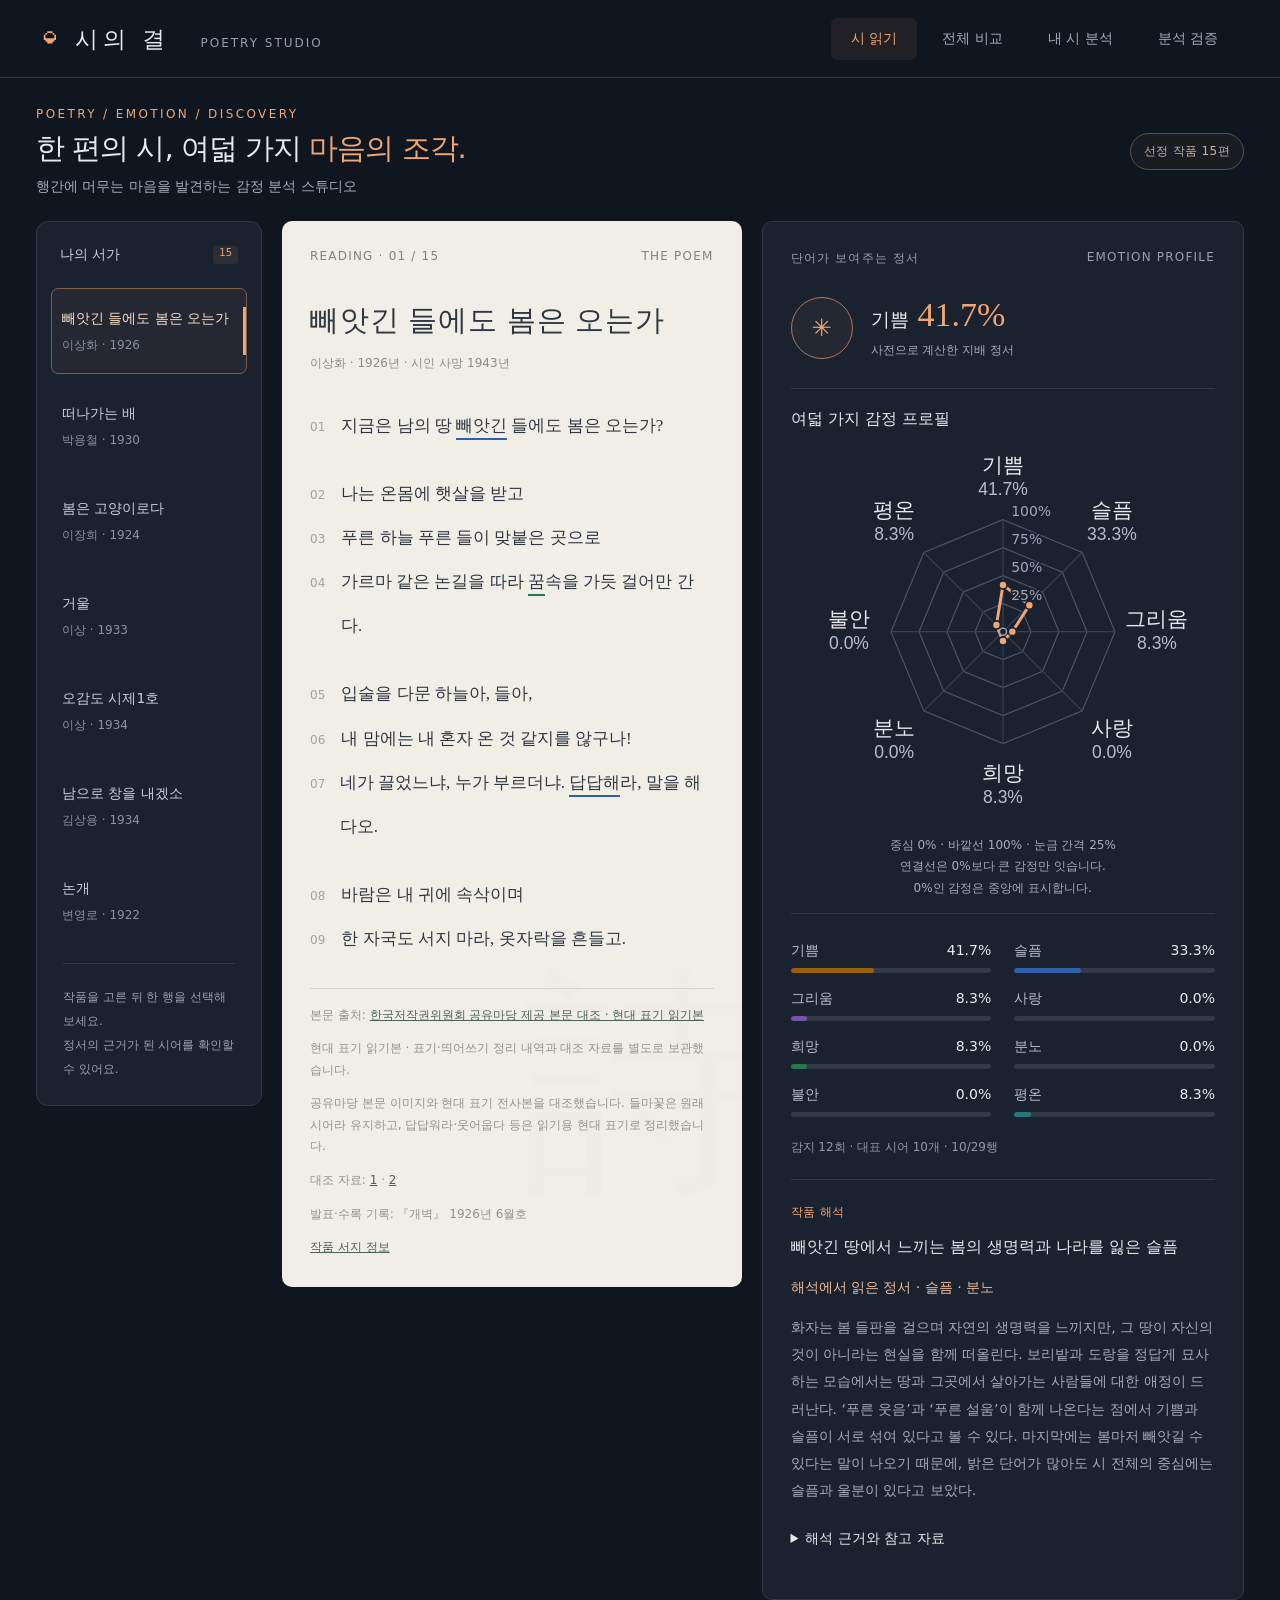
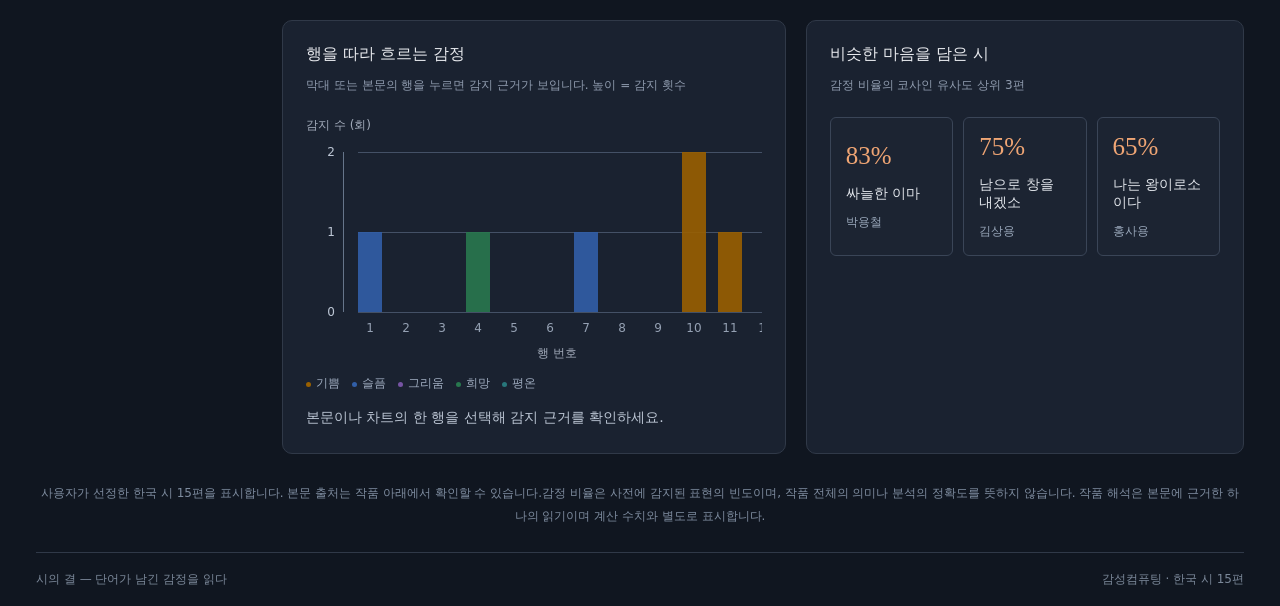
==== commit 8d54fbdc: "Connect nonzero emotion points without retracing the origin" ====
--- a/index.html
+++ b/index.html
@@ -9,7 +9,7 @@
   <aside class="sidebar"><div class="sidebar-heading">나의 서가 <span id="library-count"></span></div><div class="shelf" id="shelf" aria-label="선정 시 15편"></div><div class="sidebar-note">작품을 고른 뒤 한 행을 선택해 보세요.<br>정서의 근거가 된 시어를 확인할 수 있어요.</div></aside>
   <div class="reading">
     <article class="poem"><div class="section-head"><span>READING · <span id="page-number"></span></span><span>THE POEM</span></div><h2 id="title"></h2><div class="byline" id="byline"></div><div class="poem-lines" id="lines" tabindex="0" role="region" aria-label="시 본문 전체"></div><div class="source" id="source"></div></article>
-    <section class="analysis"><div class="section-head"><span>단어가 보여주는 정서</span><span>EMOTION PROFILE</span></div><div class="dominant"><div class="circle" aria-hidden="true">✳</div><div><h3 id="dominant"></h3><p>사전으로 계산한 지배 정서</p></div></div><figure class="radar-figure"><figcaption>여덟 가지 감정 프로필</figcaption><div id="radar"></div><p class="caption radar-caption">중심 0% · 바깥선 100% · 눈금 간격 25%<br>0%인 감정은 중앙에서 만납니다.</p></figure><div class="bars" id="bars"></div><p class="stats" id="stats"></p><div class="interpretation"><span class="tiny">작품 해석</span><p class="theme" id="theme"></p><p class="reading-emotions" id="interpretation-emotions"></p><p class="interp" id="interp"></p><details class="interpretation-notes"><summary>해석 근거와 참고 자료</summary><div id="interpretation-evidence"></div></details></div></section>
+    <section class="analysis"><div class="section-head"><span>단어가 보여주는 정서</span><span>EMOTION PROFILE</span></div><div class="dominant"><div class="circle" aria-hidden="true">✳</div><div><h3 id="dominant"></h3><p>사전으로 계산한 지배 정서</p></div></div><figure class="radar-figure"><figcaption>여덟 가지 감정 프로필</figcaption><div id="radar"></div><p class="caption radar-caption">중심 0% · 바깥선 100% · 눈금 간격 25%<br>연결선은 0%보다 큰 감정만 잇습니다.<br>0%인 감정은 중앙에 표시합니다.</p></figure><div class="bars" id="bars"></div><p class="stats" id="stats"></p><div class="interpretation"><span class="tiny">작품 해석</span><p class="theme" id="theme"></p><p class="reading-emotions" id="interpretation-emotions"></p><p class="interp" id="interp"></p><details class="interpretation-notes"><summary>해석 근거와 참고 자료</summary><div id="interpretation-evidence"></div></details></div></section>
   </div>
   <div class="lower"><section class="panel"><h3>행을 따라 흐르는 감정</h3><p class="caption">막대 또는 본문의 행을 누르면 감지 근거가 보입니다. 높이 = 감지 횟수</p><div class="flow" id="flow" aria-label="행별 감정 감지 수"></div><div class="legend" id="legend"></div><div class="evidence" id="evidence" aria-live="polite"></div></section><section class="panel"><h3>비슷한 마음을 담은 시</h3><p class="caption">감정 비율의 코사인 유사도 상위 3편</p><div class="recommendations" id="recs"></div></section></div>
 </section>
@@ -18,5 +18,5 @@
 <section id="validation" class="hidden"><div class="panel validation-intro"><p class="eyebrow">READING &amp; VALIDATION</p><h2>계산과 해석 사이</h2><p>단어가 보여 주는 감정과 시 전체에서 읽히는 마음을 세 작품으로 비교했습니다. 제안한 개선과 실제 적용한 수정을 구분해 기록했습니다.</p></div><div id="validation-cases" class="validation-cases"></div></section>
 <p class="footnote">사용자가 선정한 한국 시 15편을 표시합니다. 본문 출처는 작품 아래에서 확인할 수 있습니다.<br>감정 비율은 사전에 감지된 표현의 빈도이며, 작품 전체의 의미나 분석의 정확도를 뜻하지 않습니다. 작품 해석은 본문에 근거한 하나의 읽기이며 계산 수치와 별도로 표시합니다.</p>
 </main><footer><span>시의 결 — 단어가 남긴 감정을 읽다</span><span>감성컴퓨팅 · 한국 시 15편</span></footer>
-<script src="preview/poems.js"></script><script src="preview/lexicon.js"></script><script src="preview/analyzer.js"></script><script src="preview/charts.js?v=20261124-4"></script><script src="preview/validation.js"></script><script src="preview/app.js"></script>
+<script src="preview/poems.js"></script><script src="preview/lexicon.js"></script><script src="preview/analyzer.js"></script><script src="preview/charts.js?v=20261124-5"></script><script src="preview/validation.js"></script><script src="preview/app.js"></script>
 </body></html>
--- a/preview/style.css
+++ b/preview/style.css
@@ -21,3 +21,5 @@
 .flow-x-title{grid-column:2;text-align:center;font-size:12px;color:var(--muted);margin:3px 0 0}
 .radar-figure{margin:0 0 28px;padding:20px 0 14px;border-top:1px solid var(--line);border-bottom:1px solid var(--line)}.radar-figure figcaption{font-size:16px;color:var(--text);font-weight:500}.radar-chart{display:block;width:100%;max-width:420px;height:auto;margin:8px auto 0;overflow:visible}.radar-grid{fill:none;stroke:#495568;stroke-width:1}.radar-spoke{stroke:#354254;stroke-width:1}.radar-profile{fill:#efa57440;stroke:var(--accent);stroke-width:2.5;stroke-linejoin:round}.radar-axis{fill:#e7e9ed;font:18px 'Malgun Gothic',sans-serif}.radar-value{fill:#b4bfcd;font-size:15px;font-variant-numeric:tabular-nums}.radar-tick{fill:#9aa8bb;font:12px system-ui,sans-serif;paint-order:stroke;stroke:var(--panel);stroke-width:3px;stroke-linejoin:round}.radar-point{fill:var(--accent);stroke:var(--panel);stroke-width:1.5}.radar-origin{fill:var(--panel);stroke:#a3acbb;stroke-width:1.2}.radar-caption{text-align:center;margin:0;font-size:12px;color:#a3acbb}.input-radar{margin-bottom:8px}#own-result>.radar-caption{margin-bottom:24px}@media(max-width:400px){.analysis{padding-left:18px;padding-right:18px}}
 .reading-emotions{font-size:14px;color:#efbd99;line-height:1.7}.interpretation-notes,.validation-evidence{font-size:14px;line-height:1.9;margin:20px 0;color:#b9c4d2}.interpretation-notes summary,.validation-evidence summary{cursor:pointer;color:var(--text)}.interpretation-notes a,.validation-case>a{display:block;color:#efbd99;font-size:14px;line-height:1.8;margin-top:12px;overflow-wrap:anywhere}.validation-intro{margin-bottom:20px}.validation-intro h2{font-size:26px;margin:8px 0 16px}.validation-intro>p:last-child{line-height:1.9;max-width:760px;color:#b9c4d2}.validation-cases{display:grid;grid-template-columns:repeat(3,minmax(0,1fr));gap:20px}.validation-case>h3{font-size:21px;line-height:1.6}.validation-poem{font-size:14px;color:var(--accent);margin:0 0 12px}.validation-case>p{font-size:16px;line-height:1.9;color:#c4ceda}.validation-case>h4{font-size:16px;margin:24px 0 8px}.validation-summary{padding:12px 14px;border-left:2px solid var(--accent);background:#efa57408;margin:20px 0}.validation-summary p{font-size:14px;line-height:1.8;margin:4px 0}.validation-ratios{width:100%;border-collapse:collapse;font-size:14px;font-variant-numeric:tabular-nums}.validation-ratios th,.validation-ratios td{padding:9px 6px;border-bottom:1px solid #354152;text-align:right}.validation-ratios th:first-child{text-align:left}.validation-ratios th{font-weight:500;color:#c7d0dc}.validation-evidence blockquote{margin:18px 0 8px;padding-left:12px;border-left:2px solid #66758a;color:#e7e9ed;white-space:pre-wrap}.validation-evidence .caption{margin:5px 0;overflow-wrap:anywhere}.validation-case>.caption{font-size:12px}.validation-case .primary{margin-top:24px}@media(max-width:1100px){.validation-cases{grid-template-columns:1fr}.validation-case{max-width:900px;width:100%;margin:auto}}
+
+.radar-connection{fill:none;stroke:var(--accent);stroke-width:2.5;stroke-linejoin:round;stroke-linecap:round}
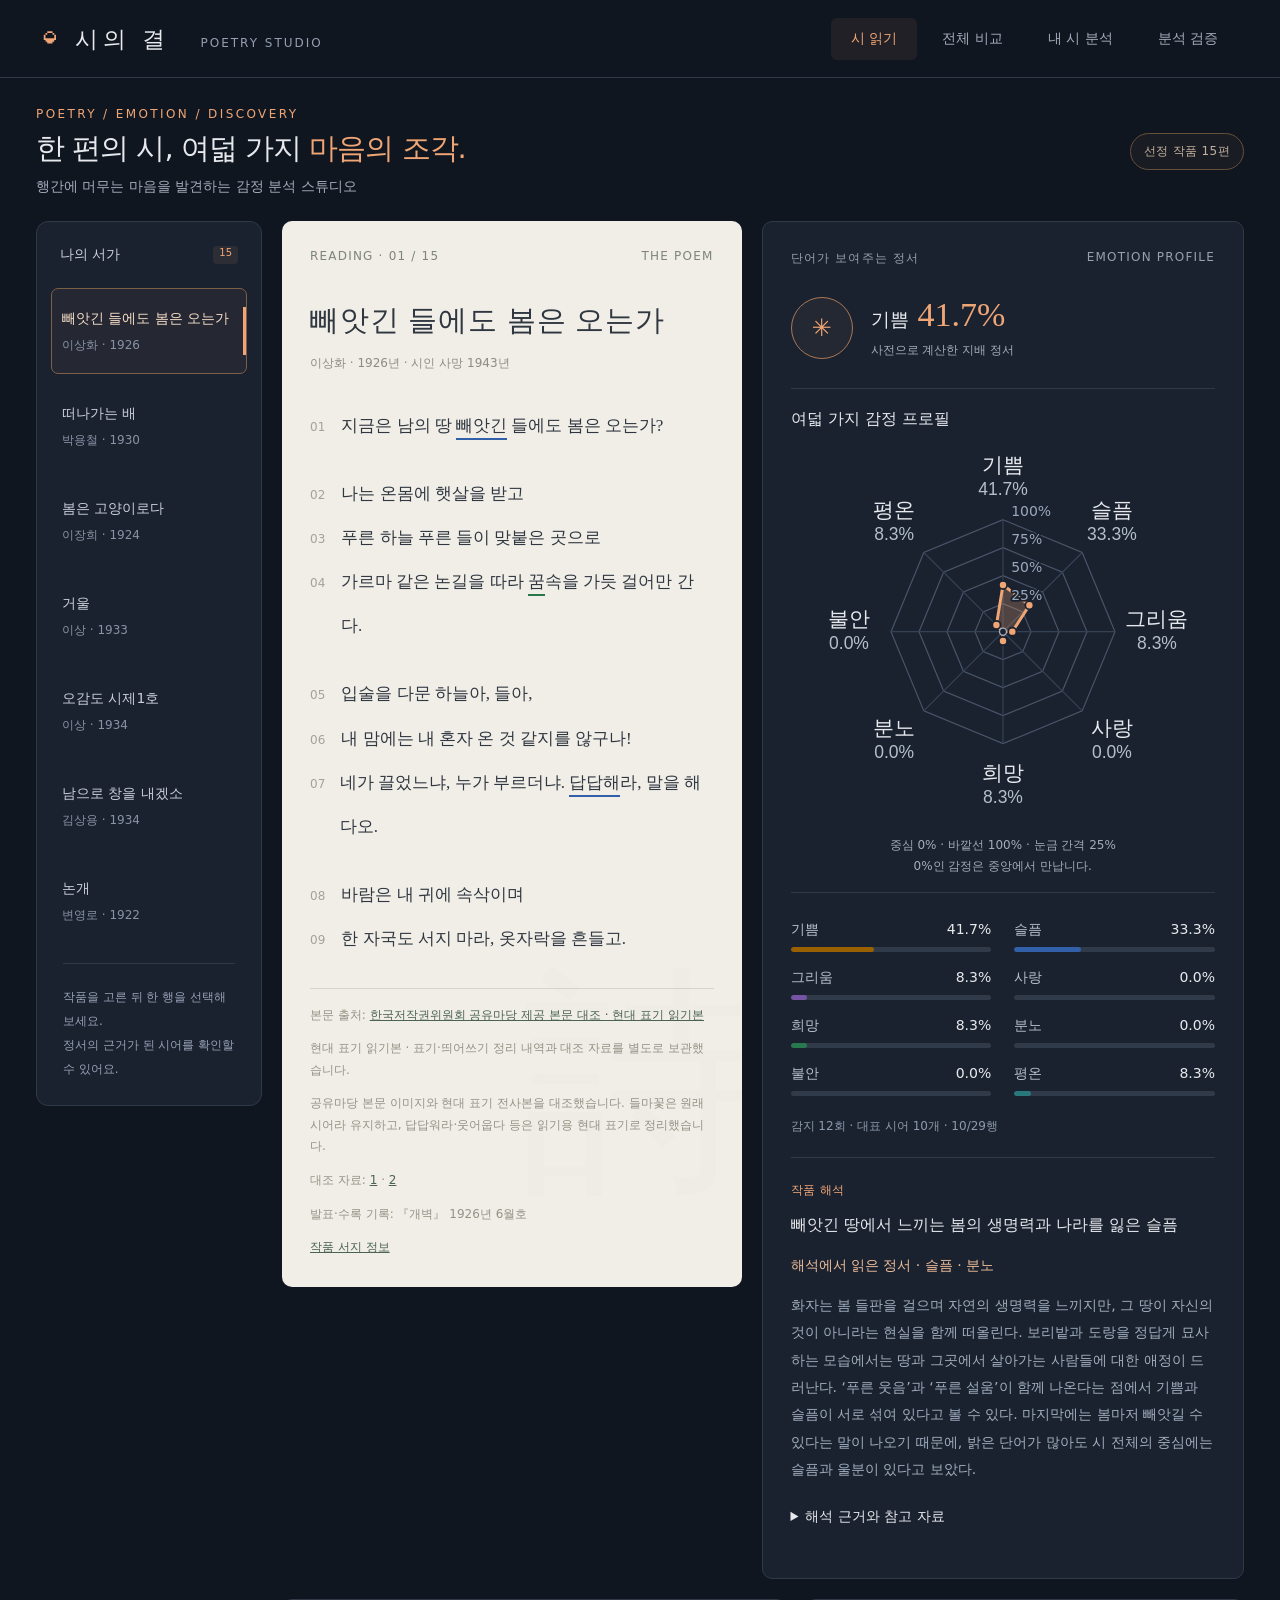
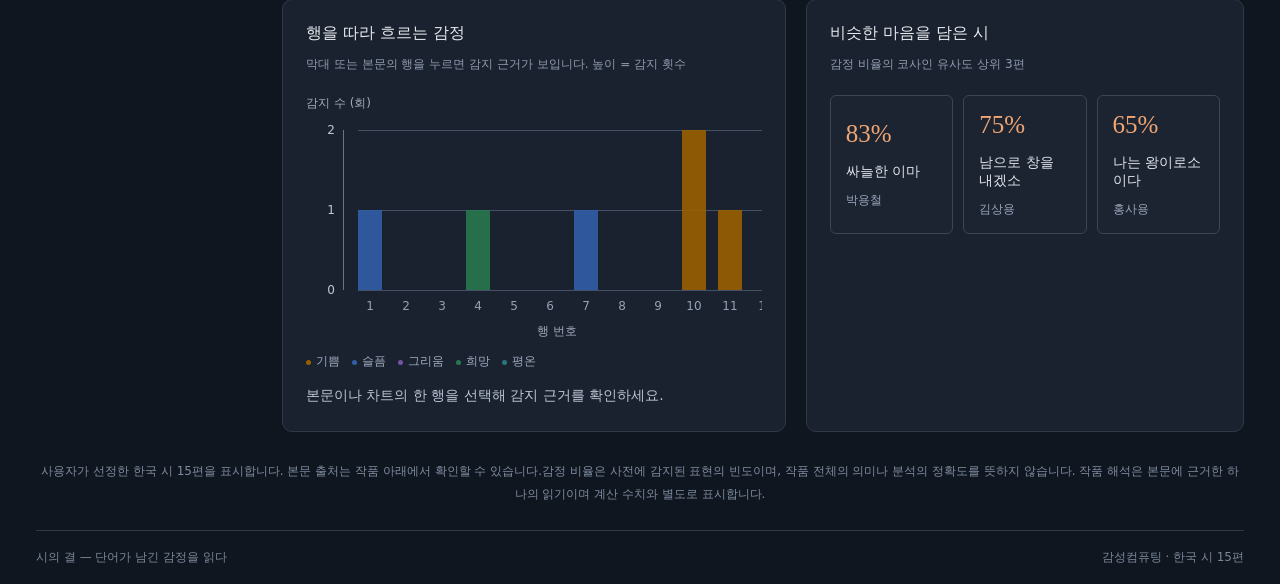
==== commit 2c2e9ec2: "Restore original radar connections including zero-valued emotions" ====
--- a/index.html
+++ b/index.html
@@ -9,7 +9,7 @@
   <aside class="sidebar"><div class="sidebar-heading">나의 서가 <span id="library-count"></span></div><div class="shelf" id="shelf" aria-label="선정 시 15편"></div><div class="sidebar-note">작품을 고른 뒤 한 행을 선택해 보세요.<br>정서의 근거가 된 시어를 확인할 수 있어요.</div></aside>
   <div class="reading">
     <article class="poem"><div class="section-head"><span>READING · <span id="page-number"></span></span><span>THE POEM</span></div><h2 id="title"></h2><div class="byline" id="byline"></div><div class="poem-lines" id="lines" tabindex="0" role="region" aria-label="시 본문 전체"></div><div class="source" id="source"></div></article>
-    <section class="analysis"><div class="section-head"><span>단어가 보여주는 정서</span><span>EMOTION PROFILE</span></div><div class="dominant"><div class="circle" aria-hidden="true">✳</div><div><h3 id="dominant"></h3><p>사전으로 계산한 지배 정서</p></div></div><figure class="radar-figure"><figcaption>여덟 가지 감정 프로필</figcaption><div id="radar"></div><p class="caption radar-caption">중심 0% · 바깥선 100% · 눈금 간격 25%<br>연결선은 0%보다 큰 감정만 잇습니다.<br>0%인 감정은 중앙에 표시합니다.</p></figure><div class="bars" id="bars"></div><p class="stats" id="stats"></p><div class="interpretation"><span class="tiny">작품 해석</span><p class="theme" id="theme"></p><p class="reading-emotions" id="interpretation-emotions"></p><p class="interp" id="interp"></p><details class="interpretation-notes"><summary>해석 근거와 참고 자료</summary><div id="interpretation-evidence"></div></details></div></section>
+    <section class="analysis"><div class="section-head"><span>단어가 보여주는 정서</span><span>EMOTION PROFILE</span></div><div class="dominant"><div class="circle" aria-hidden="true">✳</div><div><h3 id="dominant"></h3><p>사전으로 계산한 지배 정서</p></div></div><figure class="radar-figure"><figcaption>여덟 가지 감정 프로필</figcaption><div id="radar"></div><p class="caption radar-caption">중심 0% · 바깥선 100% · 눈금 간격 25%<br>0%인 감정은 중앙에서 만납니다.</p></figure><div class="bars" id="bars"></div><p class="stats" id="stats"></p><div class="interpretation"><span class="tiny">작품 해석</span><p class="theme" id="theme"></p><p class="reading-emotions" id="interpretation-emotions"></p><p class="interp" id="interp"></p><details class="interpretation-notes"><summary>해석 근거와 참고 자료</summary><div id="interpretation-evidence"></div></details></div></section>
   </div>
   <div class="lower"><section class="panel"><h3>행을 따라 흐르는 감정</h3><p class="caption">막대 또는 본문의 행을 누르면 감지 근거가 보입니다. 높이 = 감지 횟수</p><div class="flow" id="flow" aria-label="행별 감정 감지 수"></div><div class="legend" id="legend"></div><div class="evidence" id="evidence" aria-live="polite"></div></section><section class="panel"><h3>비슷한 마음을 담은 시</h3><p class="caption">감정 비율의 코사인 유사도 상위 3편</p><div class="recommendations" id="recs"></div></section></div>
 </section>
@@ -18,5 +18,5 @@
 <section id="validation" class="hidden"><div class="panel validation-intro"><p class="eyebrow">READING &amp; VALIDATION</p><h2>계산과 해석 사이</h2><p>단어가 보여 주는 감정과 시 전체에서 읽히는 마음을 세 작품으로 비교했습니다. 제안한 개선과 실제 적용한 수정을 구분해 기록했습니다.</p></div><div id="validation-cases" class="validation-cases"></div></section>
 <p class="footnote">사용자가 선정한 한국 시 15편을 표시합니다. 본문 출처는 작품 아래에서 확인할 수 있습니다.<br>감정 비율은 사전에 감지된 표현의 빈도이며, 작품 전체의 의미나 분석의 정확도를 뜻하지 않습니다. 작품 해석은 본문에 근거한 하나의 읽기이며 계산 수치와 별도로 표시합니다.</p>
 </main><footer><span>시의 결 — 단어가 남긴 감정을 읽다</span><span>감성컴퓨팅 · 한국 시 15편</span></footer>
-<script src="preview/poems.js"></script><script src="preview/lexicon.js"></script><script src="preview/analyzer.js"></script><script src="preview/charts.js?v=20261124-5"></script><script src="preview/validation.js"></script><script src="preview/app.js"></script>
+<script src="preview/poems.js"></script><script src="preview/lexicon.js"></script><script src="preview/analyzer.js"></script><script src="preview/charts.js?v=20261124-7"></script><script src="preview/validation.js"></script><script src="preview/app.js"></script>
 </body></html>
--- a/preview/style.css
+++ b/preview/style.css
@@ -21,5 +21,3 @@
 .flow-x-title{grid-column:2;text-align:center;font-size:12px;color:var(--muted);margin:3px 0 0}
 .radar-figure{margin:0 0 28px;padding:20px 0 14px;border-top:1px solid var(--line);border-bottom:1px solid var(--line)}.radar-figure figcaption{font-size:16px;color:var(--text);font-weight:500}.radar-chart{display:block;width:100%;max-width:420px;height:auto;margin:8px auto 0;overflow:visible}.radar-grid{fill:none;stroke:#495568;stroke-width:1}.radar-spoke{stroke:#354254;stroke-width:1}.radar-profile{fill:#efa57440;stroke:var(--accent);stroke-width:2.5;stroke-linejoin:round}.radar-axis{fill:#e7e9ed;font:18px 'Malgun Gothic',sans-serif}.radar-value{fill:#b4bfcd;font-size:15px;font-variant-numeric:tabular-nums}.radar-tick{fill:#9aa8bb;font:12px system-ui,sans-serif;paint-order:stroke;stroke:var(--panel);stroke-width:3px;stroke-linejoin:round}.radar-point{fill:var(--accent);stroke:var(--panel);stroke-width:1.5}.radar-origin{fill:var(--panel);stroke:#a3acbb;stroke-width:1.2}.radar-caption{text-align:center;margin:0;font-size:12px;color:#a3acbb}.input-radar{margin-bottom:8px}#own-result>.radar-caption{margin-bottom:24px}@media(max-width:400px){.analysis{padding-left:18px;padding-right:18px}}
 .reading-emotions{font-size:14px;color:#efbd99;line-height:1.7}.interpretation-notes,.validation-evidence{font-size:14px;line-height:1.9;margin:20px 0;color:#b9c4d2}.interpretation-notes summary,.validation-evidence summary{cursor:pointer;color:var(--text)}.interpretation-notes a,.validation-case>a{display:block;color:#efbd99;font-size:14px;line-height:1.8;margin-top:12px;overflow-wrap:anywhere}.validation-intro{margin-bottom:20px}.validation-intro h2{font-size:26px;margin:8px 0 16px}.validation-intro>p:last-child{line-height:1.9;max-width:760px;color:#b9c4d2}.validation-cases{display:grid;grid-template-columns:repeat(3,minmax(0,1fr));gap:20px}.validation-case>h3{font-size:21px;line-height:1.6}.validation-poem{font-size:14px;color:var(--accent);margin:0 0 12px}.validation-case>p{font-size:16px;line-height:1.9;color:#c4ceda}.validation-case>h4{font-size:16px;margin:24px 0 8px}.validation-summary{padding:12px 14px;border-left:2px solid var(--accent);background:#efa57408;margin:20px 0}.validation-summary p{font-size:14px;line-height:1.8;margin:4px 0}.validation-ratios{width:100%;border-collapse:collapse;font-size:14px;font-variant-numeric:tabular-nums}.validation-ratios th,.validation-ratios td{padding:9px 6px;border-bottom:1px solid #354152;text-align:right}.validation-ratios th:first-child{text-align:left}.validation-ratios th{font-weight:500;color:#c7d0dc}.validation-evidence blockquote{margin:18px 0 8px;padding-left:12px;border-left:2px solid #66758a;color:#e7e9ed;white-space:pre-wrap}.validation-evidence .caption{margin:5px 0;overflow-wrap:anywhere}.validation-case>.caption{font-size:12px}.validation-case .primary{margin-top:24px}@media(max-width:1100px){.validation-cases{grid-template-columns:1fr}.validation-case{max-width:900px;width:100%;margin:auto}}
-
-.radar-connection{fill:none;stroke:var(--accent);stroke-width:2.5;stroke-linejoin:round;stroke-linecap:round}
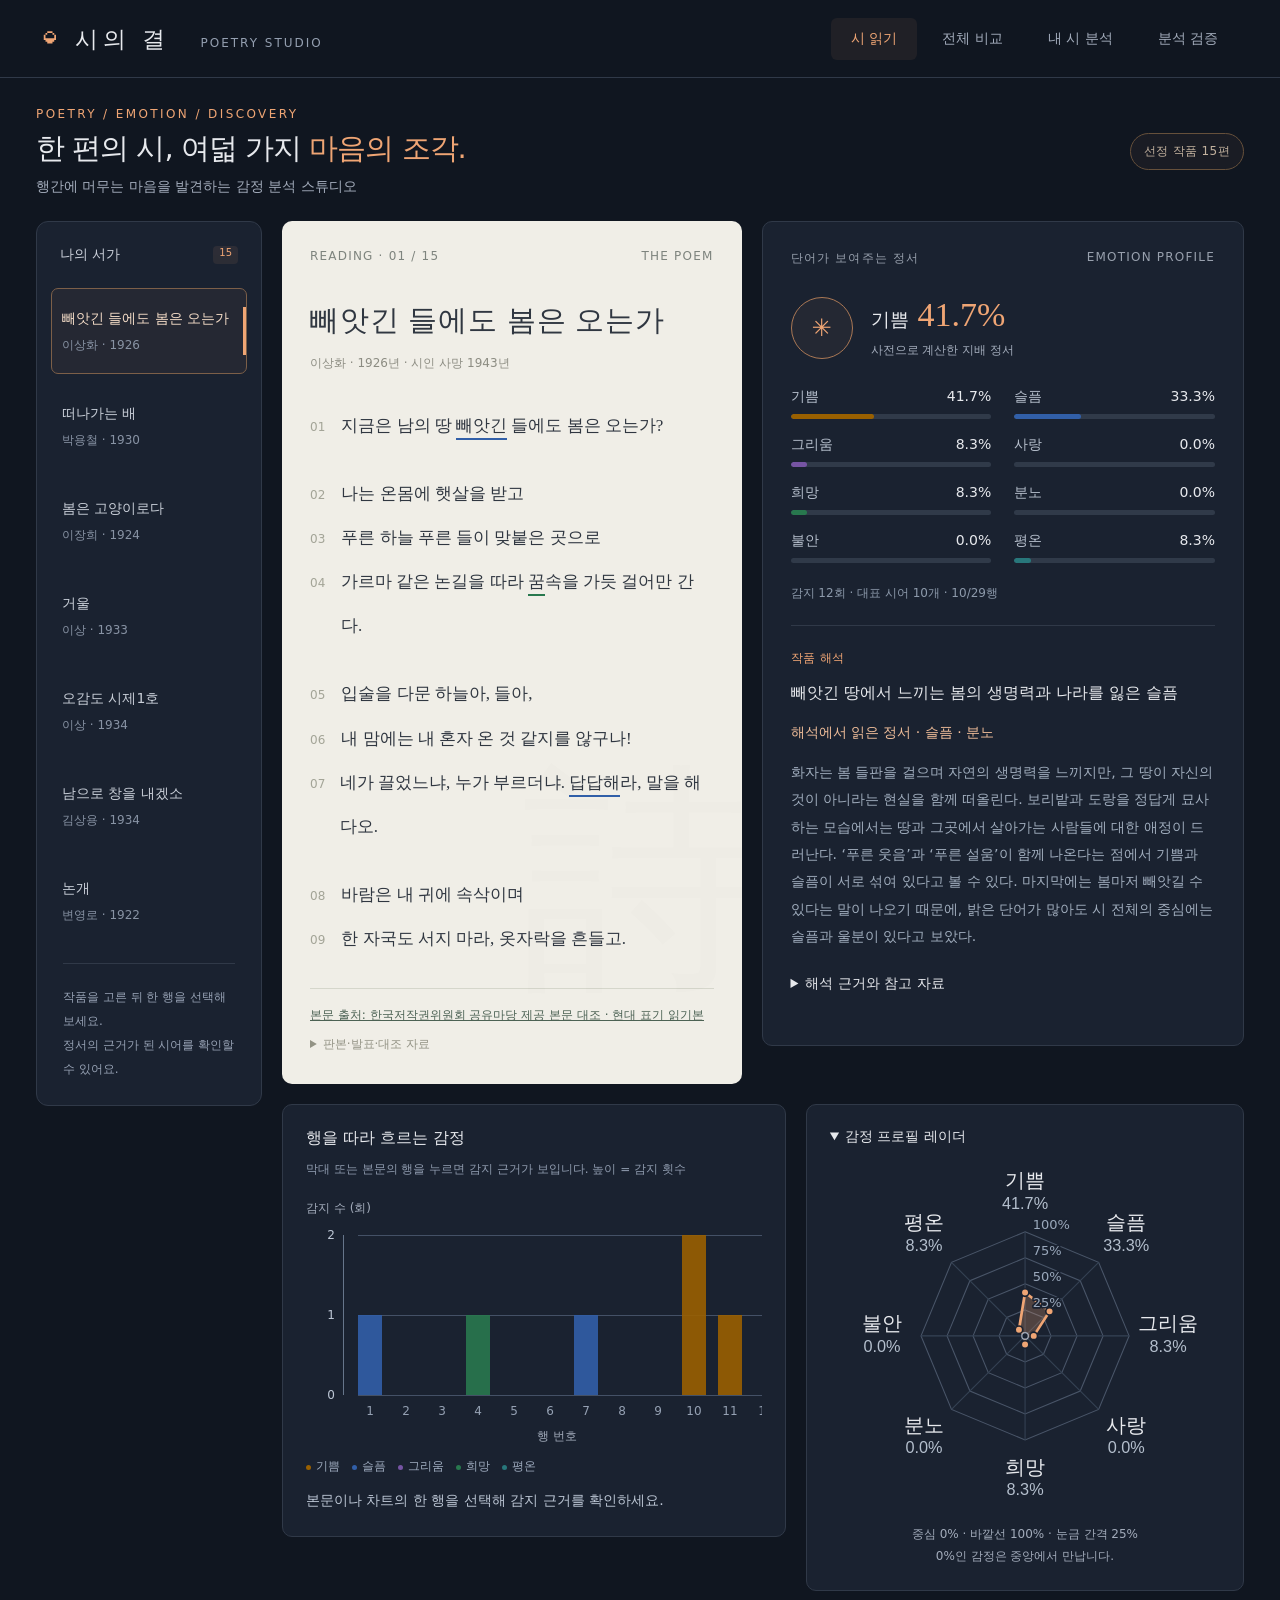
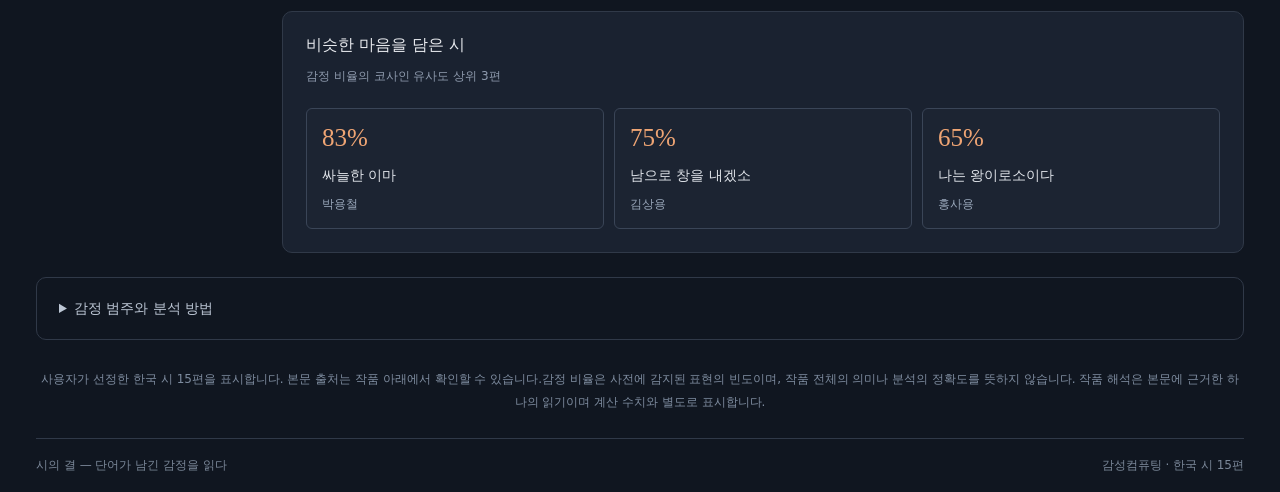
==== commit e45cb7ee: "Compact mobile reading layout and complete submission audit" ====
--- a/index.html
+++ b/index.html
@@ -1,6 +1,6 @@
 <!doctype html>
 <html lang="ko">
-<head><meta charset="utf-8"><meta name="viewport" content="width=device-width,initial-scale=1"><meta name="theme-color" content="#101620"><title>시의 결 · 한국 시 15편</title><link rel="stylesheet" href="preview/style.css"></head>
+<head><meta charset="utf-8"><meta name="viewport" content="width=device-width,initial-scale=1"><meta name="theme-color" content="#101620"><title>시의 결 · 한국 시 15편</title><link rel="stylesheet" href="preview/style.css?v=5dcbf343813a"></head>
 <body>
 <header><div class="brand">시의 결 <small>POETRY STUDIO</small></div><nav aria-label="화면 선택"><button class="active" data-page="read">시 읽기</button><button data-page="compare">전체 비교</button><button data-page="write">내 시 분석</button><button data-page="validation">분석 검증</button></nav></header>
 <main>
@@ -9,14 +9,15 @@
   <aside class="sidebar"><div class="sidebar-heading">나의 서가 <span id="library-count"></span></div><div class="shelf" id="shelf" aria-label="선정 시 15편"></div><div class="sidebar-note">작품을 고른 뒤 한 행을 선택해 보세요.<br>정서의 근거가 된 시어를 확인할 수 있어요.</div></aside>
   <div class="reading">
     <article class="poem"><div class="section-head"><span>READING · <span id="page-number"></span></span><span>THE POEM</span></div><h2 id="title"></h2><div class="byline" id="byline"></div><div class="poem-lines" id="lines" tabindex="0" role="region" aria-label="시 본문 전체"></div><div class="source" id="source"></div></article>
-    <section class="analysis"><div class="section-head"><span>단어가 보여주는 정서</span><span>EMOTION PROFILE</span></div><div class="dominant"><div class="circle" aria-hidden="true">✳</div><div><h3 id="dominant"></h3><p>사전으로 계산한 지배 정서</p></div></div><figure class="radar-figure"><figcaption>여덟 가지 감정 프로필</figcaption><div id="radar"></div><p class="caption radar-caption">중심 0% · 바깥선 100% · 눈금 간격 25%<br>0%인 감정은 중앙에서 만납니다.</p></figure><div class="bars" id="bars"></div><p class="stats" id="stats"></p><div class="interpretation"><span class="tiny">작품 해석</span><p class="theme" id="theme"></p><p class="reading-emotions" id="interpretation-emotions"></p><p class="interp" id="interp"></p><details class="interpretation-notes"><summary>해석 근거와 참고 자료</summary><div id="interpretation-evidence"></div></details></div></section>
+    <section class="analysis"><div class="section-head"><span>단어가 보여주는 정서</span><span>EMOTION PROFILE</span></div><div class="dominant"><div class="circle" aria-hidden="true">✳</div><div><h3 id="dominant"></h3><p>사전으로 계산한 지배 정서</p></div></div><div class="bars" id="bars"></div><p class="stats" id="stats"></p><div class="interpretation"><span class="tiny">작품 해석</span><p class="theme" id="theme"></p><p class="reading-emotions" id="interpretation-emotions"></p><p class="interp" id="interp"></p><details class="interpretation-notes"><summary>해석 근거와 참고 자료</summary><div id="interpretation-evidence"></div></details></div></section>
   </div>
-  <div class="lower"><section class="panel"><h3>행을 따라 흐르는 감정</h3><p class="caption">막대 또는 본문의 행을 누르면 감지 근거가 보입니다. 높이 = 감지 횟수</p><div class="flow" id="flow" aria-label="행별 감정 감지 수"></div><div class="legend" id="legend"></div><div class="evidence" id="evidence" aria-live="polite"></div></section><section class="panel"><h3>비슷한 마음을 담은 시</h3><p class="caption">감정 비율의 코사인 유사도 상위 3편</p><div class="recommendations" id="recs"></div></section></div>
+  <div class="lower"><section class="panel flow-panel"><h3>행을 따라 흐르는 감정</h3><p class="caption">막대 또는 본문의 행을 누르면 감지 근거가 보입니다. 높이 = 감지 횟수</p><div class="flow" id="flow" aria-label="행별 감정 감지 수"></div><div class="legend" id="legend"></div><div class="evidence" id="evidence" aria-live="polite"></div></section><section class="panel profile-panel"><details class="radar-details" id="read-radar-details" open><summary>감정 프로필 레이더</summary><figure class="radar-figure"><figcaption>여덟 가지 감정 프로필</figcaption><div id="radar"></div><p class="caption radar-caption">중심 0% · 바깥선 100% · 눈금 간격 25%<br>0%인 감정은 중앙에서 만납니다.</p></figure></details></section><section class="panel recommend-panel"><h3>비슷한 마음을 담은 시</h3><p class="caption">감정 비율의 코사인 유사도 상위 3편</p><div class="recommendations" id="recs"></div></section></div>
 </section>
 <section id="compare" class="hidden"><div class="panel"><h3>열다섯 편의 마음을 한눈에</h3><p class="caption">작품별 감정 비율. 제목을 누르면 해당 작품으로 이동합니다.</p><div class="scroll"><table class="heatmap" id="heatmap" aria-label="15편 감정 비율 비교"></table></div></div></section>
 <section id="write" class="hidden"><div class="input-layout"><section class="panel"><h3>당신의 문장에는 어떤 마음이 있나요?</h3><p class="caption">입력은 브라우저에서 처리하며 서버로 전송하지 않습니다.</p><label for="own" class="tiny">분석할 시 본문</label><textarea id="own" placeholder="분석할 시 본문을 붙여넣으세요."></textarea><button class="primary" id="analyze">내 문장 분석하기</button></section><section class="panel"><h3>문장에서 발견한 감정</h3><p class="caption">감정 시어의 빈도 비율이며 분석 정확도가 아닙니다.</p><div id="own-result" class="notice" aria-live="polite">시 본문을 입력하면 감정 비율과 행별 근거를 보여드립니다.</div></section></div></section>
 <section id="validation" class="hidden"><div class="panel validation-intro"><p class="eyebrow">READING &amp; VALIDATION</p><h2>계산과 해석 사이</h2><p>단어가 보여 주는 감정과 시 전체에서 읽히는 마음을 세 작품으로 비교했습니다. 제안한 개선과 실제 적용한 수정을 구분해 기록했습니다.</p></div><div id="validation-cases" class="validation-cases"></div></section>
+<details class="emotion-guide"><summary>감정 범주와 분석 방법</summary><p>감정 비율은 감지된 표현의 빈도입니다. 8개 범주를 사용하며, 범주별 대표 시어를 10개 이상 정했습니다.</p><dl id="emotion-definitions"></dl></details>
 <p class="footnote">사용자가 선정한 한국 시 15편을 표시합니다. 본문 출처는 작품 아래에서 확인할 수 있습니다.<br>감정 비율은 사전에 감지된 표현의 빈도이며, 작품 전체의 의미나 분석의 정확도를 뜻하지 않습니다. 작품 해석은 본문에 근거한 하나의 읽기이며 계산 수치와 별도로 표시합니다.</p>
 </main><footer><span>시의 결 — 단어가 남긴 감정을 읽다</span><span>감성컴퓨팅 · 한국 시 15편</span></footer>
-<script src="preview/poems.js"></script><script src="preview/lexicon.js"></script><script src="preview/analyzer.js"></script><script src="preview/charts.js?v=20261124-7"></script><script src="preview/validation.js"></script><script src="preview/app.js"></script>
+<script src="preview/poems.js?v=61dbcc5cc059"></script><script src="preview/lexicon.js?v=4f3d0b16faf8"></script><script src="preview/analyzer.js?v=24a4343a0358"></script><script src="preview/charts.js?v=64b04b0f1bfd"></script><script src="preview/validation.js?v=fb953fc02af0"></script><script src="preview/app.js?v=e5ddb4fe1bb3"></script>
 </body></html>
--- a/preview/style.css
+++ b/preview/style.css
@@ -10,10 +10,10 @@
 /* Keep the count axis visible while long poems scroll inside the plot. */
 .flow{display:grid;grid-template-columns:38px minmax(0,1fr);gap:0 8px;height:auto;padding:0;overflow:visible;border:0;align-items:start}
 .flow-axis-title{grid-column:1/-1;font-size:12px;color:var(--muted);margin-bottom:8px}
-.flow-axis{position:relative;height:160px;margin-top:10px;border-right:1px solid #66758a}
+.flow-axis{position:relative;height:var(--flow-height,160px);margin-top:10px;border-right:1px solid #66758a}
 .flow-tick{position:absolute;right:8px;transform:translateY(-50%);font-size:12px;font-variant-numeric:tabular-nums;color:#bdc7d5}
 .flow-scroll{min-width:0;overflow-x:auto;padding:10px 6px 30px;scrollbar-width:thin}
-.flow-plot{position:relative;display:flex;align-items:end;gap:12px;height:160px;width:max-content;min-width:100%}
+.flow-plot{position:relative;display:flex;align-items:end;gap:12px;height:var(--flow-height,160px);width:max-content;min-width:100%}
 .flow-gridline{position:absolute;left:0;right:0;border-top:1px solid #445166;pointer-events:none}
 .flow-plot .column{flex:1 0 24px;min-width:24px;z-index:1}
 .flow-plot .column i{flex-shrink:0}
@@ -21,3 +21,19 @@
 .flow-x-title{grid-column:2;text-align:center;font-size:12px;color:var(--muted);margin:3px 0 0}
 .radar-figure{margin:0 0 28px;padding:20px 0 14px;border-top:1px solid var(--line);border-bottom:1px solid var(--line)}.radar-figure figcaption{font-size:16px;color:var(--text);font-weight:500}.radar-chart{display:block;width:100%;max-width:420px;height:auto;margin:8px auto 0;overflow:visible}.radar-grid{fill:none;stroke:#495568;stroke-width:1}.radar-spoke{stroke:#354254;stroke-width:1}.radar-profile{fill:#efa57440;stroke:var(--accent);stroke-width:2.5;stroke-linejoin:round}.radar-axis{fill:#e7e9ed;font:18px 'Malgun Gothic',sans-serif}.radar-value{fill:#b4bfcd;font-size:15px;font-variant-numeric:tabular-nums}.radar-tick{fill:#9aa8bb;font:12px system-ui,sans-serif;paint-order:stroke;stroke:var(--panel);stroke-width:3px;stroke-linejoin:round}.radar-point{fill:var(--accent);stroke:var(--panel);stroke-width:1.5}.radar-origin{fill:var(--panel);stroke:#a3acbb;stroke-width:1.2}.radar-caption{text-align:center;margin:0;font-size:12px;color:#a3acbb}.input-radar{margin-bottom:8px}#own-result>.radar-caption{margin-bottom:24px}@media(max-width:400px){.analysis{padding-left:18px;padding-right:18px}}
 .reading-emotions{font-size:14px;color:#efbd99;line-height:1.7}.interpretation-notes,.validation-evidence{font-size:14px;line-height:1.9;margin:20px 0;color:#b9c4d2}.interpretation-notes summary,.validation-evidence summary{cursor:pointer;color:var(--text)}.interpretation-notes a,.validation-case>a{display:block;color:#efbd99;font-size:14px;line-height:1.8;margin-top:12px;overflow-wrap:anywhere}.validation-intro{margin-bottom:20px}.validation-intro h2{font-size:26px;margin:8px 0 16px}.validation-intro>p:last-child{line-height:1.9;max-width:760px;color:#b9c4d2}.validation-cases{display:grid;grid-template-columns:repeat(3,minmax(0,1fr));gap:20px}.validation-case>h3{font-size:21px;line-height:1.6}.validation-poem{font-size:14px;color:var(--accent);margin:0 0 12px}.validation-case>p{font-size:16px;line-height:1.9;color:#c4ceda}.validation-case>h4{font-size:16px;margin:24px 0 8px}.validation-summary{padding:12px 14px;border-left:2px solid var(--accent);background:#efa57408;margin:20px 0}.validation-summary p{font-size:14px;line-height:1.8;margin:4px 0}.validation-ratios{width:100%;border-collapse:collapse;font-size:14px;font-variant-numeric:tabular-nums}.validation-ratios th,.validation-ratios td{padding:9px 6px;border-bottom:1px solid #354152;text-align:right}.validation-ratios th:first-child{text-align:left}.validation-ratios th{font-weight:500;color:#c7d0dc}.validation-evidence blockquote{margin:18px 0 8px;padding-left:12px;border-left:2px solid #66758a;color:#e7e9ed;white-space:pre-wrap}.validation-evidence .caption{margin:5px 0;overflow-wrap:anywhere}.validation-case>.caption{font-size:12px}.validation-case .primary{margin-top:24px}@media(max-width:1100px){.validation-cases{grid-template-columns:1fr}.validation-case{max-width:900px;width:100%;margin:auto}}
+
+.source-details{margin-top:8px}.source-details summary,.radar-details>summary,.emotion-guide>summary{cursor:pointer}
+.radar-details{margin-top:20px;border-top:1px solid var(--line);padding-top:16px}.radar-details>summary{font-size:14px;color:var(--text)}.radar-details .radar-figure{border:0;margin:10px 0 0;padding:0}.radar-details figcaption{display:none}
+.emotion-guide{margin-top:24px;padding:18px 22px;border:1px solid var(--line);border-radius:10px;color:#bdc7d5;font-size:14px;line-height:1.8}.emotion-guide dl{display:grid;grid-template-columns:auto 1fr;gap:12px 20px}.emotion-guide dt{color:var(--accent)}.emotion-guide dd{margin:0}
+@media(max-width:780px){
+ header{min-height:0;padding:10px 14px;gap:8px}.brand{font-size:20px;letter-spacing:3px}.brand:before{font-size:23px;margin-right:10px}nav{width:100%;margin:0;justify-content:space-between;gap:0}nav button{font-size:13px;padding:8px 10px}
+ main{padding:12px}.intro{margin-bottom:12px}.intro h1{font-size:20px;line-height:1.4;letter-spacing:-.6px}.intro h1 br{display:none}.intro .eyebrow,.intro p:not(.eyebrow),.intro .preview{display:none}
+ .sidebar{padding:10px;margin-bottom:12px}.sidebar-heading{margin:0 3px 6px;font-size:12px}.shelf{gap:6px}.book{flex-basis:204px;padding:9px 11px}.book strong{font-size:13px}.book small{font-size:12px;margin-top:4px}.book.active:after{top:9px;bottom:9px}
+ .reading{gap:12px}.poem,.analysis{padding:16px}.poem .section-head{font-size:10px}.poem h2{font-size:22px;line-height:1.35;margin:10px 0 6px;letter-spacing:0}.byline{font-size:12px}
+ .poem-lines{height:150px;max-height:150px;min-height:0;margin-top:12px;font-size:16px}.verse{line-height:1.9;gap:10px}.stanza-break{height:16px}.source{margin-top:10px;padding-top:8px;font-size:12px;line-height:1.5}.source-primary{display:block;white-space:nowrap;overflow:hidden;text-overflow:ellipsis}.source-details{margin-top:5px}.source-details>summary{padding:4px 0}
+ .analysis>.section-head{font-size:10px}.dominant{margin:12px 0;gap:12px}.circle{width:40px;height:40px;font-size:18px}.dominant h3{font-size:18px}.dominant h3 span{font-size:26px}.dominant p{font-size:12px;margin-top:4px}
+ .analysis .bars{gap:10px 18px}.bar-label{font-size:12px;margin-bottom:5px}.stats{font-size:12px;margin:10px 0;line-height:1.5}.interpretation{padding-top:12px}.tiny{font-size:12px}.theme{font-size:14px;line-height:1.6;margin:7px 0}.reading-emotions{font-size:12px;margin:6px 0}.interp{font-size:14px;line-height:1.65}.interpretation-notes{font-size:12px;margin:10px 0 0}.radar-details{margin-top:12px;padding-top:10px}.radar-details>summary{font-size:13px}
+ .lower{margin-top:12px;gap:12px}.panel{padding:16px}.flow-panel{--flow-height:96px}.flow-panel h3{font-size:15px;margin-bottom:6px}.flow-panel .caption{font-size:12px;line-height:1.5;margin-bottom:10px}.flow-panel .legend{gap:8px;margin-top:8px}.flow-panel .evidence{font-size:12px;margin-top:8px;line-height:1.5}.emotion-guide{padding:14px;font-size:13px}.emotion-guide dl{grid-template-columns:1fr;gap:4px}.emotion-guide dd{margin-bottom:10px}
+}
+
+.lower{align-items:start}.profile-panel>.radar-details{margin:0;padding:0;border:0}.recommend-panel{grid-column:1/-1}
